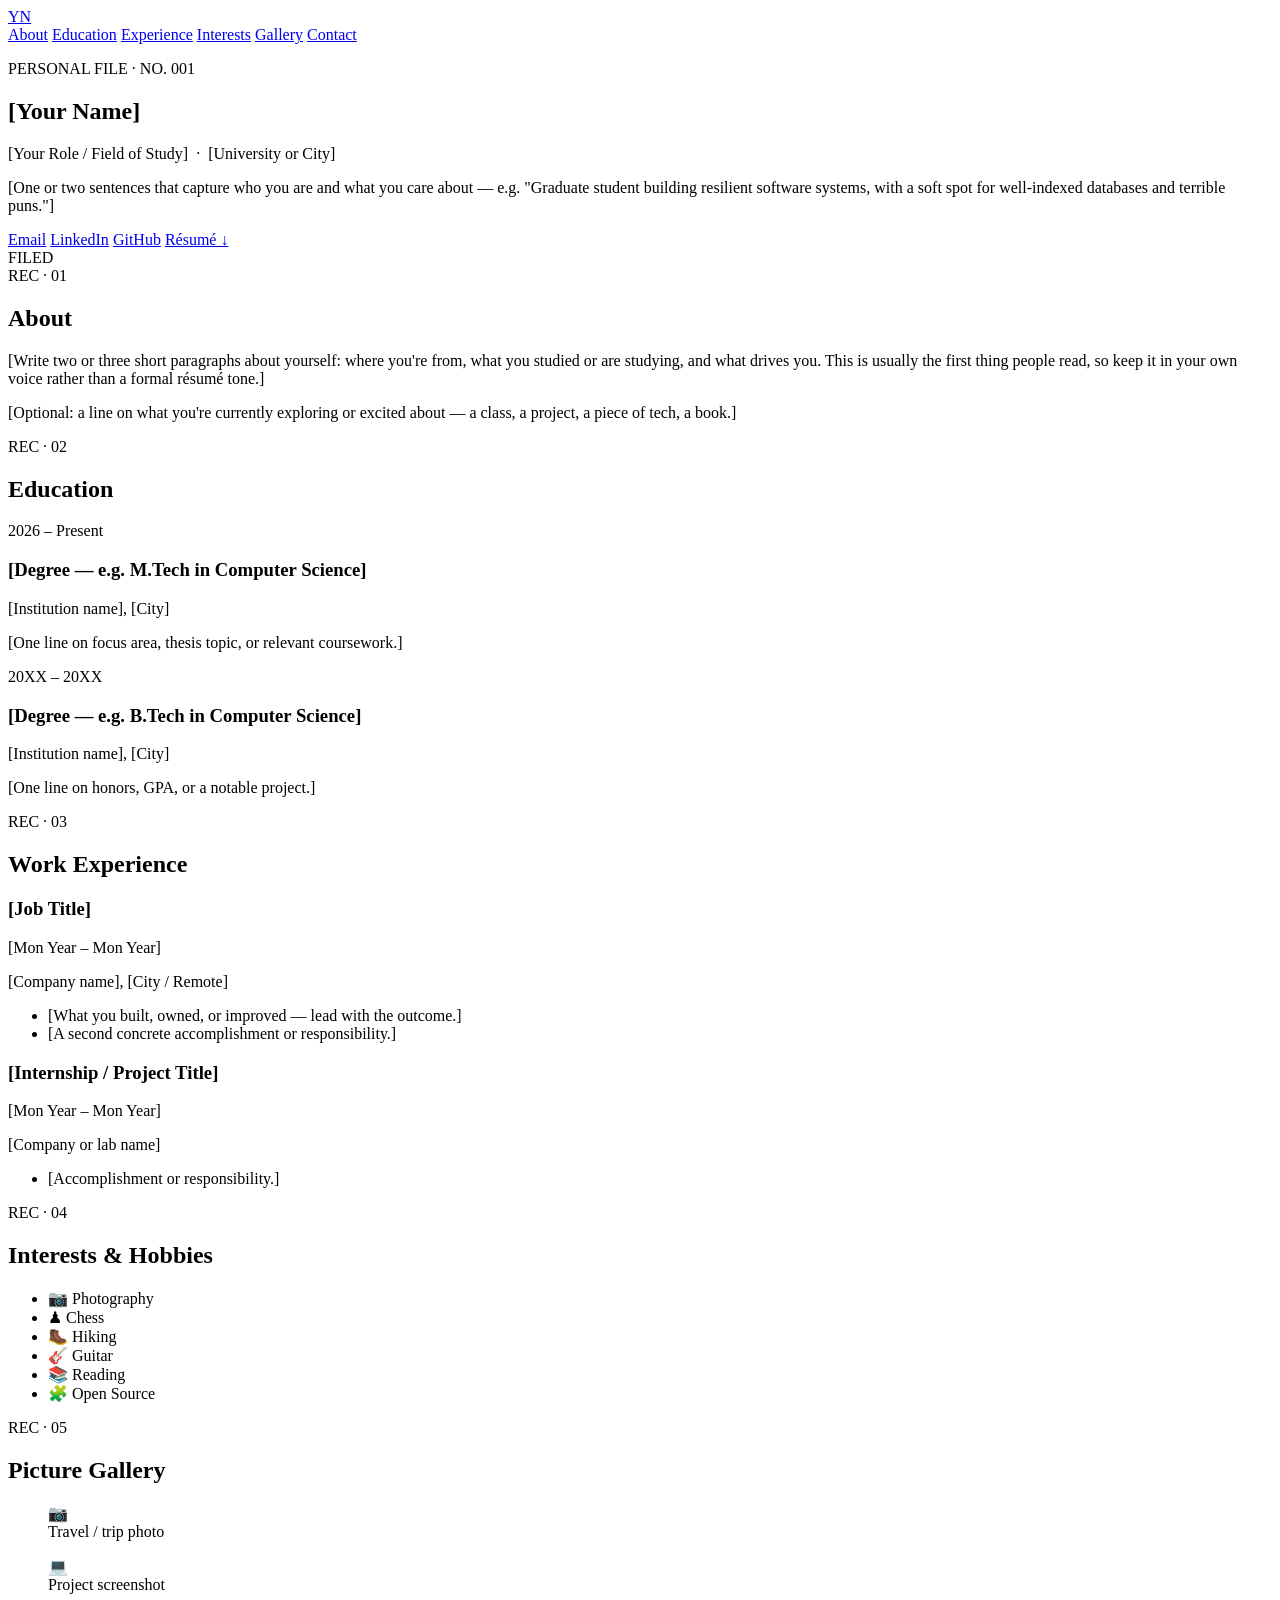
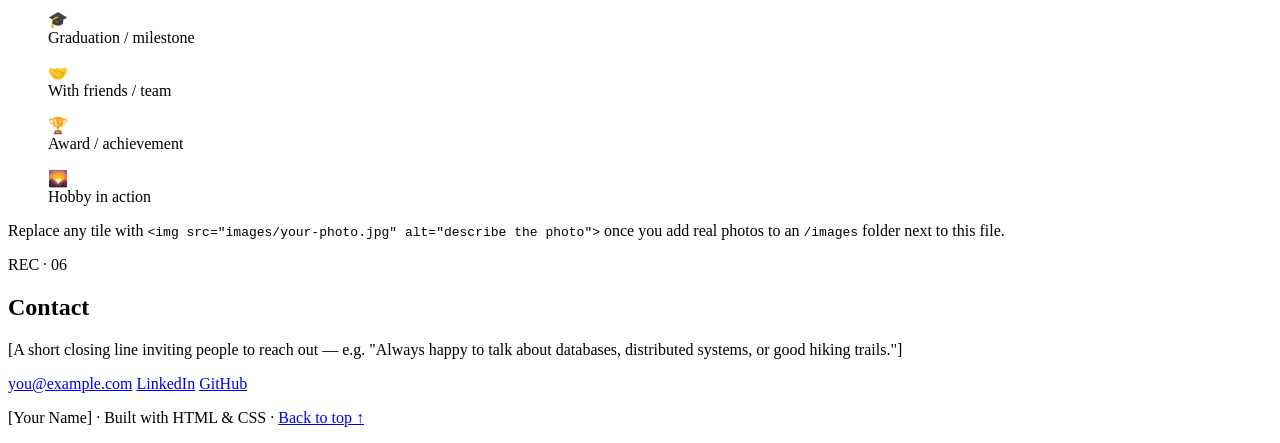
==== index.html @ 37ce948f "initial commit" ====
<!DOCTYPE html>
<html lang="en">
<head>
<meta charset="UTF-8">
<meta name="viewport" content="width=device-width, initial-scale=1.0">
<title>Nirupama Ranjan — Personal &amp; Professional Page</title>
<meta name="description" content="Personal and professional page of Nirupama Ranjan.">
<link rel="preconnect" href="https://fonts.googleapis.com">
<link rel="preconnect" href="https://fonts.gstatic.com" crossorigin>
<link href="https://fonts.googleapis.com/css2?family=Fraunces:opsz,wght@9..144,400;9..144,600;9..144,700&family=Inter:wght@400;500;600&family=IBM+Plex+Mono:wght@400;500&display=swap" rel="stylesheet">
<link rel="stylesheet" href="style.css">
</head>
<body>

<!-- ============ NAV ============ -->
<header class="site-header">
  <a class="brand" href="#top" aria-label="Back to top">
    <span class="brand-stamp">YN</span>
  </a>
  <nav class="tab-nav" aria-label="Primary">
    <a href="#about" class="tab">About</a>
    <a href="#education" class="tab">Education</a>
    <a href="#experience" class="tab">Experience</a>
    <a href="#interests" class="tab">Interests</a>
    <a href="#gallery" class="tab">Gallery</a>
    <a href="#contact" class="tab">Contact</a>
  </nav>
</header>

<!-- ============ HERO ============ -->
<section class="hero" id="top">
  <div class="card hero-card">
    <div class="punch-holes"><span></span><span></span></div>
    <p class="eyebrow">PERSONAL FILE · NO. 001</p>
    <h1 class="hero-name">[Your Name]</h1>
    <p class="hero-role">[Your Role / Field of Study] &nbsp;·&nbsp; [University or City]</p>
    <p class="hero-tagline">[One or two sentences that capture who you are and what you care about — e.g. "Graduate student building resilient software systems, with a soft spot for well-indexed databases and terrible puns."]</p>
    <div class="hero-links">
      <a href="mailto:you@example.com">Email</a>
      <a href="https://linkedin.com/in/your-handle" target="_blank" rel="noopener">LinkedIn</a>
      <a href="https://github.com/your-handle" target="_blank" rel="noopener">GitHub</a>
      <a href="resume.pdf" target="_blank" rel="noopener">Résumé ↓</a>
    </div>
    <div class="stamp"><span>FILED</span><span id="filed-date" class="mono"></span></div>
  </div>
</section>

<!-- ============ ABOUT ============ -->
<section class="record" id="about">
  <div class="record-label"><span class="record-tab" style="--tab-color:var(--brass)">REC · 01</span><h2>About</h2></div>
  <div class="card">
    <div class="punch-holes"><span></span><span></span></div>
    <p>[Write two or three short paragraphs about yourself: where you're from, what you studied or are studying, and what drives you. This is usually the first thing people read, so keep it in your own voice rather than a formal résumé tone.]</p>
    <p>[Optional: a line on what you're currently exploring or excited about — a class, a project, a piece of tech, a book.]</p>
  </div>
</section>

<!-- ============ EDUCATION ============ -->
<section class="record" id="education">
  <div class="record-label"><span class="record-tab" style="--tab-color:var(--sage)">REC · 02</span><h2>Education</h2></div>
  <div class="card ledger">
    <div class="punch-holes"><span></span><span></span></div>

    <div class="ledger-row">
      <div class="ledger-when"><span class="mono">2026 – Present</span></div>
      <div class="ledger-what">
        <h3>[Degree — e.g. M.Tech in Computer Science]</h3>
        <p class="muted">[Institution name], [City]</p>
        <p>[One line on focus area, thesis topic, or relevant coursework.]</p>
      </div>
    </div>

    <div class="ledger-row">
      <div class="ledger-when"><span class="mono">20XX – 20XX</span></div>
      <div class="ledger-what">
        <h3>[Degree — e.g. B.Tech in Computer Science]</h3>
        <p class="muted">[Institution name], [City]</p>
        <p>[One line on honors, GPA, or a notable project.]</p>
      </div>
    </div>

    <!-- Copy a .ledger-row block above for each additional degree or certification -->
  </div>
</section>

<!-- ============ EXPERIENCE ============ -->
<section class="record" id="experience">
  <div class="record-label"><span class="record-tab" style="--tab-color:var(--rose)">REC · 03</span><h2>Work Experience</h2></div>
  <div class="card">
    <div class="punch-holes"><span></span><span></span></div>

    <div class="exp-item">
      <div class="exp-head">
        <h3>[Job Title]</h3>
        <span class="mono">[Mon Year – Mon Year]</span>
      </div>
      <p class="muted">[Company name], [City / Remote]</p>
      <ul>
        <li>[What you built, owned, or improved — lead with the outcome.]</li>
        <li>[A second concrete accomplishment or responsibility.]</li>
      </ul>
    </div>

    <div class="exp-item">
      <div class="exp-head">
        <h3>[Internship / Project Title]</h3>
        <span class="mono">[Mon Year – Mon Year]</span>
      </div>
      <p class="muted">[Company or lab name]</p>
      <ul>
        <li>[Accomplishment or responsibility.]</li>
      </ul>
    </div>

    <!-- Copy a .exp-item block above for each additional role -->
  </div>
</section>

<!-- ============ INTERESTS ============ -->
<section class="record" id="interests">
  <div class="record-label"><span class="record-tab" style="--tab-color:var(--brass)">REC · 04</span><h2>Interests &amp; Hobbies</h2></div>
  <div class="card">
    <div class="punch-holes"><span></span><span></span></div>
    <ul class="tag-grid">
      <li>📷 Photography</li>
      <li>♟ Chess</li>
      <li>🥾 Hiking</li>
      <li>🎸 Guitar</li>
      <li>📚 Reading</li>
      <li>🧩 Open Source</li>
      <!-- Replace or add tags with your real hobbies and interests -->
    </ul>
  </div>
</section>

<!-- ============ GALLERY ============ -->
<section class="record" id="gallery">
  <div class="record-label"><span class="record-tab" style="--tab-color:var(--sage)">REC · 05</span><h2>Picture Gallery</h2></div>
  <div class="card gallery-card">
    <div class="punch-holes"><span></span><span></span></div>
    <div class="gallery-grid">
      <figure class="gallery-tile" style="--tint:var(--brass)"><span class="gallery-icon">📷</span><figcaption>Travel / trip photo</figcaption></figure>
      <figure class="gallery-tile" style="--tint:var(--sage)"><span class="gallery-icon">💻</span><figcaption>Project screenshot</figcaption></figure>
      <figure class="gallery-tile" style="--tint:var(--rose)"><span class="gallery-icon">🎓</span><figcaption>Graduation / milestone</figcaption></figure>
      <figure class="gallery-tile" style="--tint:var(--brass)"><span class="gallery-icon">🤝</span><figcaption>With friends / team</figcaption></figure>
      <figure class="gallery-tile" style="--tint:var(--sage)"><span class="gallery-icon">🏆</span><figcaption>Award / achievement</figcaption></figure>
      <figure class="gallery-tile" style="--tint:var(--rose)"><span class="gallery-icon">🌄</span><figcaption>Hobby in action</figcaption></figure>
    </div>
    <p class="gallery-hint">Replace any tile with <code>&lt;img src="images/your-photo.jpg" alt="describe the photo"&gt;</code> once you add real photos to an <code>/images</code> folder next to this file.</p>
  </div>
</section>

<!-- ============ CONTACT ============ -->
<section class="record" id="contact">
  <div class="record-label"><span class="record-tab" style="--tab-color:var(--rose)">REC · 06</span><h2>Contact</h2></div>
  <div class="card">
    <div class="punch-holes"><span></span><span></span></div>
    <p>[A short closing line inviting people to reach out — e.g. "Always happy to talk about databases, distributed systems, or good hiking trails."]</p>
    <div class="hero-links">
      <a href="mailto:you@example.com">you@example.com</a>
      <a href="https://linkedin.com/in/your-handle" target="_blank" rel="noopener">LinkedIn</a>
      <a href="https://github.com/your-handle" target="_blank" rel="noopener">GitHub</a>
    </div>
  </div>
</section>

<footer class="site-footer">
  <p>[Your Name] · Built with HTML &amp; CSS · <a href="#top">Back to top ↑</a></p>
</footer>

<script src="script.js"></script>
</body>
</html>
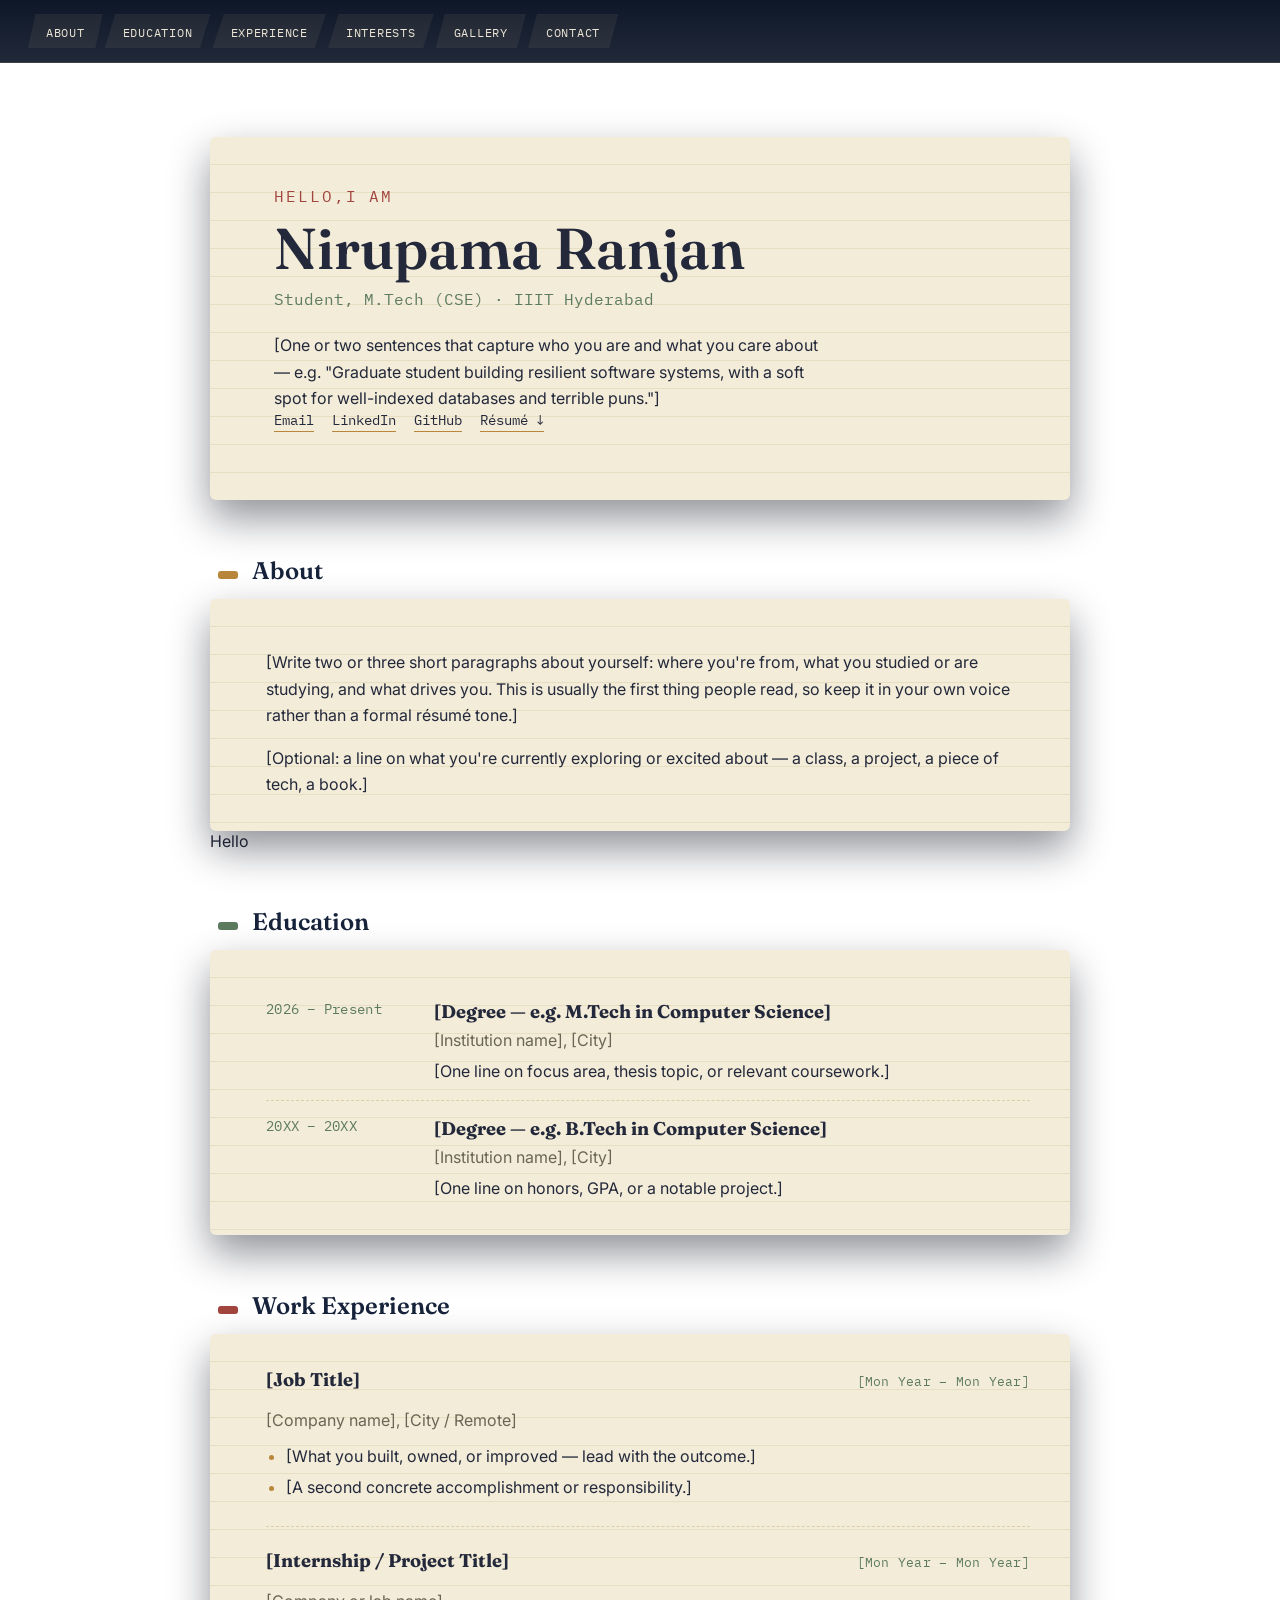
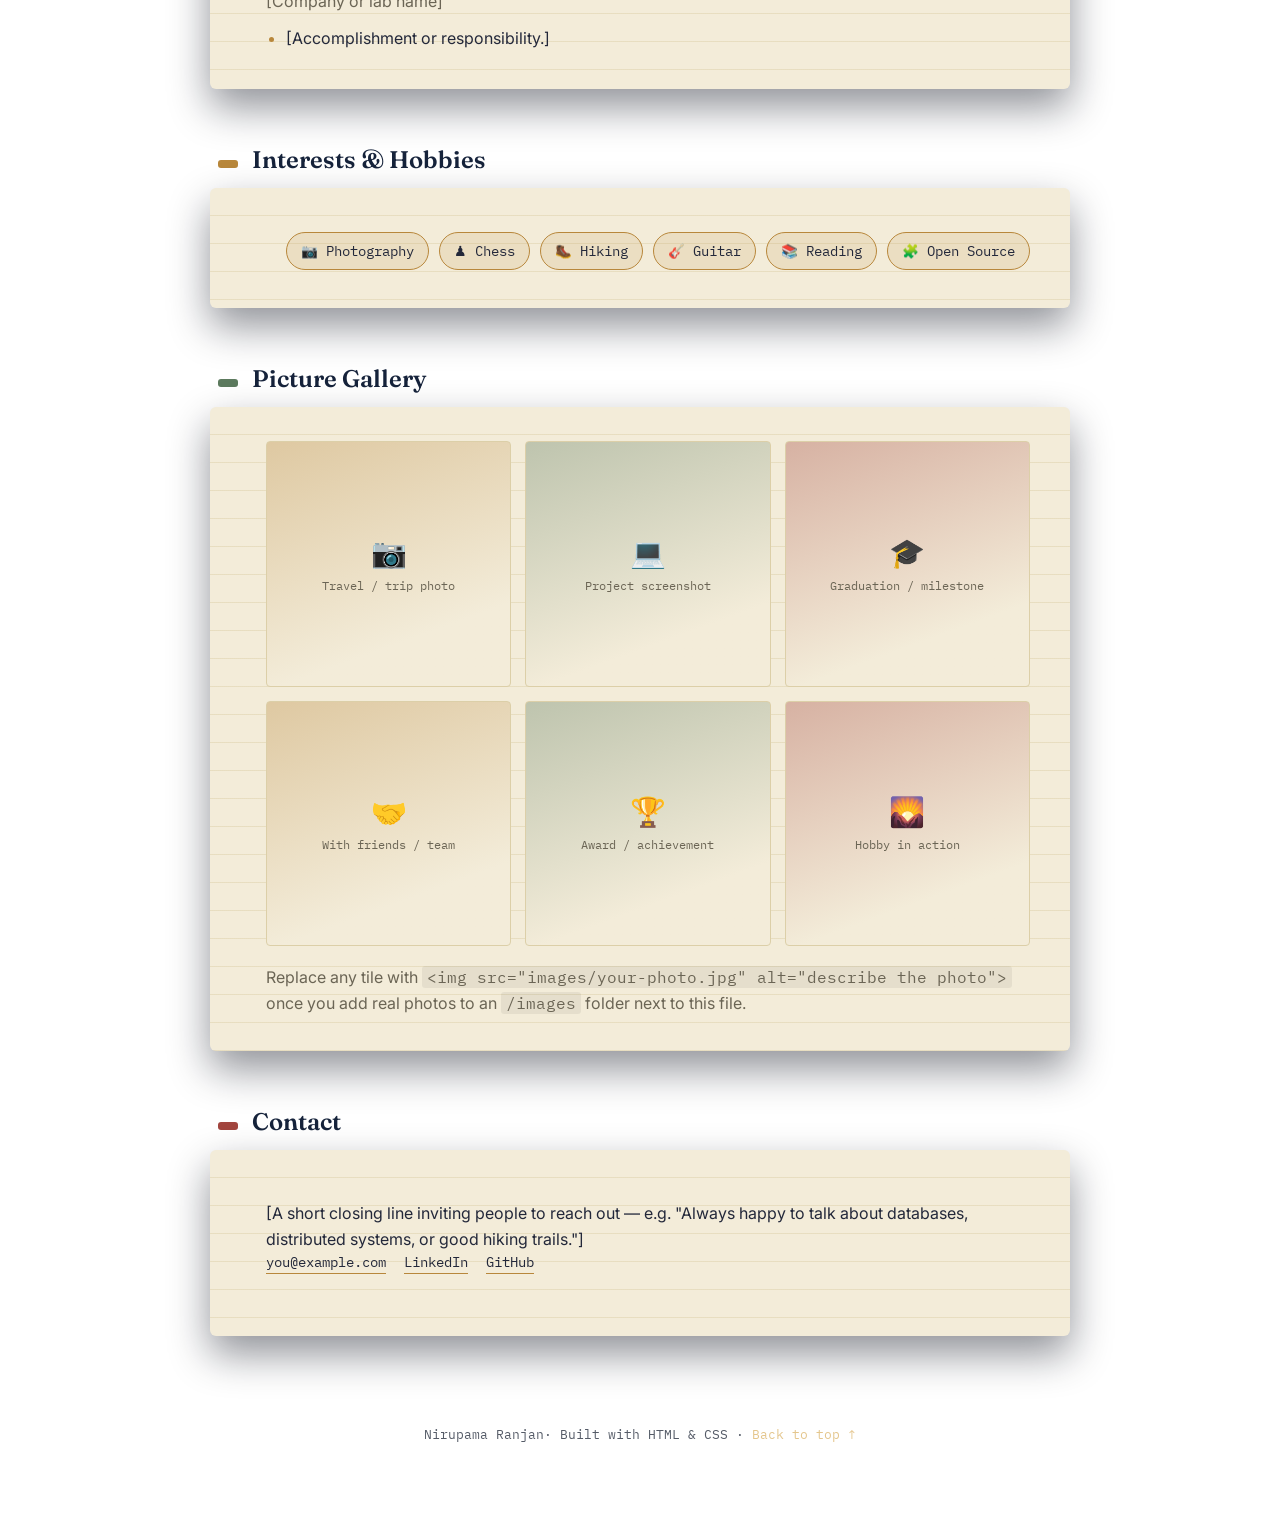
==== commit 4d042539: "change background and color" ====
--- a/index.html
+++ b/index.html
@@ -9,15 +9,16 @@
 <link rel="preconnect" href="https://fonts.googleapis.com">
 <link rel="preconnect" href="https://fonts.gstatic.com" crossorigin>
 <link href="https://fonts.googleapis.com/css2?family=Fraunces:opsz,wght@9..144,400;9..144,600;9..144,700&family=Inter:wght@400;500;600&family=IBM+Plex+Mono:wght@400;500&display=swap" rel="stylesheet">
-<link rel="stylesheet" href="style.css">
+ <link rel="stylesheet" href="style.css"> 
 </head>
 <body>
 
 <!-- ============ NAV ============ -->
+ <div class="main-body">
 <header class="site-header">
-  <a class="brand" href="#top" aria-label="Back to top">
+  <!-- <a class="brand" href="#top" aria-label="Back to top">
     <span class="brand-stamp">YN</span>
-  </a>
+  </a> -->
   <nav class="tab-nav" aria-label="Primary">
     <a href="#about" class="tab">About</a>
     <a href="#education" class="tab">Education</a>
@@ -29,36 +30,43 @@
 </header>
 
 <!-- ============ HERO ============ -->
-<section class="hero" id="top">
+<section class="record" class="hero" id="top">
   <div class="card hero-card">
     <div class="punch-holes"><span></span><span></span></div>
-    <p class="eyebrow">PERSONAL FILE · NO. 001</p>
-    <h1 class="hero-name">[Your Name]</h1>
-    <p class="hero-role">[Your Role / Field of Study] &nbsp;·&nbsp; [University or City]</p>
-    <p class="hero-tagline">[One or two sentences that capture who you are and what you care about — e.g. "Graduate student building resilient software systems, with a soft spot for well-indexed databases and terrible puns."]</p>
+    <p class="eyebrow">Hello,I am </p>
+    <h1 class="hero-name">Nirupama Ranjan</h1>
+    <p class="hero-role">Student, M.Tech (CSE)&nbsp;·&nbsp;IIIT Hyderabad</p>
+    <p class="hero-tagline">[One or two sentences that capture who you are and what you care about
+       — e.g. "Graduate student building resilient software systems, 
+      with a soft spot for well-indexed databases and terrible puns."]</p>
     <div class="hero-links">
       <a href="mailto:you@example.com">Email</a>
       <a href="https://linkedin.com/in/your-handle" target="_blank" rel="noopener">LinkedIn</a>
       <a href="https://github.com/your-handle" target="_blank" rel="noopener">GitHub</a>
       <a href="resume.pdf" target="_blank" rel="noopener">Résumé ↓</a>
     </div>
-    <div class="stamp"><span>FILED</span><span id="filed-date" class="mono"></span></div>
+    <!-- <div class="stamp"><span>FILED</span><span id="filed-date" class="mono"></span></div> -->
   </div>
 </section>
 
 <!-- ============ ABOUT ============ -->
 <section class="record" id="about">
-  <div class="record-label"><span class="record-tab" style="--tab-color:var(--brass)">REC · 01</span><h2>About</h2></div>
+  <div class="record-label">
+    <span class="record-tab" style="--tab-color:var(--brass)"></span><h2>About</h2>
+  </div>
   <div class="card">
     <div class="punch-holes"><span></span><span></span></div>
-    <p>[Write two or three short paragraphs about yourself: where you're from, what you studied or are studying, and what drives you. This is usually the first thing people read, so keep it in your own voice rather than a formal résumé tone.]</p>
+    <p>[Write two or three short paragraphs about yourself: where you're from,
+       what you studied or are studying, and what drives you. This is usually the 
+       first thing people read, so keep it in your own voice rather than a formal résumé tone.]</p>
     <p>[Optional: a line on what you're currently exploring or excited about — a class, a project, a piece of tech, a book.]</p>
   </div>
+  <div>Hello </div>
 </section>
 
 <!-- ============ EDUCATION ============ -->
 <section class="record" id="education">
-  <div class="record-label"><span class="record-tab" style="--tab-color:var(--sage)">REC · 02</span><h2>Education</h2></div>
+  <div class="record-label"><span class="record-tab" style="--tab-color:var(--sage)"></span><h2>Education</h2></div>
   <div class="card ledger">
     <div class="punch-holes"><span></span><span></span></div>
 
@@ -85,8 +93,8 @@
 </section>
 
 <!-- ============ EXPERIENCE ============ -->
-<section class="record" id="experience">
-  <div class="record-label"><span class="record-tab" style="--tab-color:var(--rose)">REC · 03</span><h2>Work Experience</h2></div>
+<section  class="record" id="experience">
+  <div class="record-label"><span class="record-tab" style="--tab-color:var(--rose)"></span><h2>Work Experience</h2></div>
   <div class="card">
     <div class="punch-holes"><span></span><span></span></div>
 
@@ -118,8 +126,8 @@
 </section>
 
 <!-- ============ INTERESTS ============ -->
-<section class="record" id="interests">
-  <div class="record-label"><span class="record-tab" style="--tab-color:var(--brass)">REC · 04</span><h2>Interests &amp; Hobbies</h2></div>
+<section  class="record" id="interests">
+  <div class="record-label"><span class="record-tab" style="--tab-color:var(--brass)"></span><h2>Interests &amp; Hobbies</h2></div>
   <div class="card">
     <div class="punch-holes"><span></span><span></span></div>
     <ul class="tag-grid">
@@ -136,7 +144,7 @@
 
 <!-- ============ GALLERY ============ -->
 <section class="record" id="gallery">
-  <div class="record-label"><span class="record-tab" style="--tab-color:var(--sage)">REC · 05</span><h2>Picture Gallery</h2></div>
+  <div class="record-label"><span class="record-tab" style="--tab-color:var(--sage)"></span><h2>Picture Gallery</h2></div>
   <div class="card gallery-card">
     <div class="punch-holes"><span></span><span></span></div>
     <div class="gallery-grid">
@@ -153,7 +161,7 @@
 
 <!-- ============ CONTACT ============ -->
 <section class="record" id="contact">
-  <div class="record-label"><span class="record-tab" style="--tab-color:var(--rose)">REC · 06</span><h2>Contact</h2></div>
+  <div class="record-label"><span class="record-tab" style="--tab-color:var(--rose)"></span><h2>Contact</h2></div>
   <div class="card">
     <div class="punch-holes"><span></span><span></span></div>
     <p>[A short closing line inviting people to reach out — e.g. "Always happy to talk about databases, distributed systems, or good hiking trails."]</p>
@@ -166,9 +174,9 @@
 </section>
 
 <footer class="site-footer">
-  <p>[Your Name] · Built with HTML &amp; CSS · <a href="#top">Back to top ↑</a></p>
+  <p>Nirupama Ranjan· Built with HTML &amp; CSS · <a href="#top">Back to top ↑</a></p>
 </footer>
+</div>
 
-<script src="script.js"></script>
 </body>
 </html>
--- a/style.css
+++ b/style.css
@@ -0,0 +1,430 @@
+
+:root {
+  --navy: #16233B;
+  --navy-deep: #0E1728;
+  --paper: #F3ECD9;
+  --paper-line: #DCCFA8;
+  --ink: #23283A;
+  --muted: #6B6555;
+  --brass: #B8873B;
+  --brass-light: #D9AE5D;
+  --sage: #5C7A5E;
+  --rose: #A2453E;
+  --cream: #EDE6D6;
+
+  --font-display: "Fraunces", Georgia, serif;
+  --font-body: "Inter", system-ui, sans-serif;
+  --font-mono: "IBM Plex Mono", ui-monospace, monospace;
+
+  --radius: 6px;
+  --shadow-card: 0 18px 40px rgba(9, 14, 26, 0.45);
+}
+
+* { box-sizing: border-box; }
+
+html {
+  scroll-behavior: smooth;
+}
+
+body {
+ 
+  margin: 0;
+  font-family: var(--font-body);
+  color: var(--ink);
+  background:
+    radial-gradient(ellipse at top, #1C2D4B 0%, var(--navy) 45%, var(--navy-deep) 100%);
+  background-attachment: fixed;
+  min-height: 100vh;
+  background-image: url('https://i.pinimg.com/736x/5b/5e/06/5b5e06bd2c4c40c0413f632f631cd202.jpg');
+   background-repeat: no-repeat;
+   background-size: cover;
+    background-position: center;
+    background-attachment: fixed;
+ min-height: 100vh;
+    margin: 0;
+
+
+
+}
+
+.mono { font-family: var(--font-mono); letter-spacing: 0.02em; }
+.muted { color: var(--muted); }
+
+a { color: inherit; }
+
+/* focus visibility for accessibility */
+a:focus-visible, button:focus-visible {
+  outline: 2px solid var(--brass-light);
+  outline-offset: 3px;
+}
+
+/* ================= HEADER / TAB NAV =============== */
+.site-header {
+  
+  position: sticky;
+  top: 0; 
+  z-index: 20;
+  display: flex;
+  align-items: center;
+  gap: 18px;
+  padding: 14px 28px;
+  background: linear-gradient(180deg, var(--navy-deep) 0%, rgba(14, 23, 40, 0.92) 100%);
+  border-bottom: 1px solid rgba(216, 197, 148, 0.25); 
+  backdrop-filter: blur(6px);
+  overflow-x: auto;
+  /* background-image: url('https://i.pinimg.com/1200x/5c/72/f9/5c72f9ca69be11e0dbbe35b037d2b93b.jpg'); */
+   /* background-repeat: no-repeat;
+    background-size: cover; */
+}
+
+.brand-stamp {
+  display: inline-flex;
+  align-items: center;
+  justify-content: center;
+  width: 40px;
+  height: 40px;
+  border-radius: 50%;
+  border: 2px solid var(--brass-light);
+  color: var(--brass-light);
+  font-family: var(--font-mono);
+  font-weight: 500;
+  font-size: 0.85rem;
+  transform: rotate(-8deg);
+  flex-shrink: 0;
+}
+
+.tab-nav {
+  display: flex;
+  gap: 2px;
+}
+
+.tab {
+  position: relative;
+  text-decoration: none;
+  font-family: var(--font-mono);
+  font-size: 0.78rem;
+  letter-spacing: 0.06em;
+  text-transform: uppercase;
+  color: var(--cream);
+  padding: 10px 18px 8px;
+  white-space: nowrap;
+  clip-path: polygon(10% 0, 100% 0, 90% 100%, 0 100%);
+  background: rgba(216, 197, 148, 0.08);
+  transition: background 0.2s ease, color 0.2s ease;
+}
+
+.tab:hover,
+.tab.active {
+  background: var(--brass);
+  color: var(--navy-deep);
+}
+
+/* ================= SHARED CARD ================= */
+.card {
+  position: relative;
+  background: var(--paper);
+  color: var(--ink);
+  border-radius: var(--radius);
+  box-shadow: var(--shadow-card);
+  padding: 34px 40px 34px 56px;
+  background-image: repeating-linear-gradient(
+    to bottom,
+    transparent,
+    transparent 27px,
+    var(--paper-line) 28px
+  );
+}
+
+.card p:last-of-type { margin-bottom: 0; }
+
+.card p, .card li {
+  line-height: 1.65;
+  font-size: 1rem;
+}
+
+/* .punch-holes {
+  position: absolute;
+  left: 18px;
+  top: 0;
+  bottom: 0;
+  display: flex;
+  flex-direction: column;
+  justify-content: center;
+  gap: 46px;
+} */
+/* 
+.punch-holes span {
+  width: 12px;
+  height: 12px;
+  border-radius: 50%;
+  background: var(--navy-deep);
+  box-shadow: inset 0 2px 3px rgba(0,0,0,0.6);
+} */
+
+/* ================= HERO ================= */
+.hero {
+  max-width: 760px;
+  margin: 64px auto 20px;
+  padding: 0 20px;
+}
+
+.hero-card {
+  padding: 46px 48px 40px 64px;
+}
+
+.eyebrow {
+  font-family: var(--font-mono);
+  font-size: 0.75rem;
+  letter-spacing: 0.12em;
+  color: var(--rose);
+  text-transform: uppercase;
+  margin: 0 0 10px;
+}
+
+.hero-name {
+  font-family: var(--font-display);
+  font-weight: 600;
+  font-size: clamp(2.4rem, 6vw, 3.6rem);
+  margin: 0 0 6px;
+  line-height: 1.05;
+}
+
+.hero-role {
+  font-family: var(--font-mono);
+  font-size: 0.95rem;
+  color: var(--sage);
+  margin: 0 0 20px;
+}
+
+.hero-tagline {
+  font-size: 1.08rem;
+  max-width: 56ch;
+  margin: 0 0 26px;
+}
+
+.hero-links {
+  display: flex;
+  flex-wrap: wrap;
+  gap: 10px 18px;
+  margin-bottom: 28px;
+}
+
+.hero-links a {
+  text-decoration: none;
+  font-family: var(--font-mono);
+  font-size: 0.85rem;
+  border-bottom: 1px solid var(--brass);
+  padding-bottom: 2px;
+  transition: color 0.2s ease, border-color 0.2s ease;
+}
+
+.hero-links a:hover {
+  color: var(--rose);
+  border-color: var(--rose);
+}
+
+.stamp {
+  display: inline-flex;
+  align-items: center;
+  gap: 8px;
+  border: 2px solid var(--rose);
+  color: var(--rose);
+  padding: 6px 14px;
+  border-radius: 3px;
+  transform: rotate(-4deg);
+  font-size: 0.78rem;
+  letter-spacing: 0.1em;
+  text-transform: uppercase;
+  opacity: 0.85;
+}
+
+/* ================= RECORD SECTIONS ================= */
+.record {
+  max-width: 900px;
+  margin: 56px auto;
+  padding: 0 20px;
+  opacity: 100;
+  transform: translateY(18px);
+  transition: opacity 0.6s ease, transform 0.6s ease;
+}
+
+.record.is-visible,
+.hero-card.is-visible {
+  opacity: 1;
+  transform: translateY(0);
+}
+
+.record-label {
+  display: flex;
+  align-items: baseline;
+  gap: 14px;
+  margin-bottom: 14px;
+  padding-left: 8px;
+}
+
+.record-tab {
+  font-family: var(--font-mono);
+  font-size: 0.75rem;
+  letter-spacing: 0.08em;
+  color: var(--navy-deep);
+  background: var(--tab-color, var(--brass));
+  padding: 4px 10px;
+  border-radius: 3px;
+}
+
+.record-label h2 {
+  font-family: var(--font-display);
+  font-weight: 600;
+  font-size: 1.5rem;
+  color: var(--navy);
+  margin: 0;
+}
+
+/* ================= LEDGER (EDUCATION) ================= */
+.ledger-row {
+  display: grid;
+  grid-template-columns: 150px 1fr;
+  gap: 18px;
+  padding: 16px 0;
+  border-bottom: 1px dashed var(--paper-line);
+}
+
+.ledger-row:last-child { border-bottom: none; padding-bottom: 0; }
+.ledger-row:first-child { padding-top: 0; }
+
+.ledger-when { font-size: 0.85rem; color: var(--sage); }
+
+.ledger-what h3 {
+  font-family: var(--font-display);
+  font-size: 1.15rem;
+  margin: 0 0 4px;
+}
+
+.ledger-what p { margin: 4px 0; }
+
+/* ================= EXPERIENCE ================= */
+.exp-item + .exp-item {
+  margin-top: 26px;
+  padding-top: 22px;
+  border-top: 1px dashed var(--paper-line);
+}
+
+.exp-head {
+  display: flex;
+  justify-content: space-between;
+  align-items: baseline;
+  flex-wrap: wrap;
+  gap: 6px 16px;
+}
+
+.exp-head h3 {
+  font-family: var(--font-display);
+  font-size: 1.15rem;
+  margin: 0;
+}
+
+.exp-head .mono { font-size: 0.8rem; color: var(--sage); }
+
+.card ul { padding-left: 20px; margin: 10px 0 0; }
+.card li { margin-bottom: 4px; }
+.card ul:not(.tag-grid) li::marker { color: var(--brass); }
+
+/* ================= INTERESTS ================= */
+.tag-grid {
+  list-style: none;
+  display: flex;
+  flex-wrap: wrap;
+  gap: 10px;
+  padding: 0;
+  margin: 0;
+}
+
+.tag-grid li {
+  font-family: var(--font-mono);
+  font-size: 0.85rem;
+  background: rgba(184, 135, 59, 0.14);
+  border: 1px solid var(--brass);
+  padding: 7px 14px;
+  border-radius: 20px;
+}
+
+/* ================= GALLERY ================= */
+.gallery-grid {
+  display: grid;
+  grid-template-columns: repeat(3, 1fr);
+  gap: 14px;
+  margin-bottom: 18px;
+}
+
+.gallery-tile {
+  margin: 0;
+  aspect-ratio: 1 / 1;
+  border-radius: 4px;
+  background: linear-gradient(160deg, color-mix(in srgb, var(--tint) 35%, var(--paper)) 0%, var(--paper) 75%);
+  border: 1px solid var(--paper-line);
+  display: flex;
+  flex-direction: column;
+  align-items: center;
+  justify-content: center;
+  gap: 8px;
+  text-align: center;
+  transition: transform 0.2s ease;
+}
+
+.gallery-tile:hover { transform: translateY(-3px); }
+
+.gallery-icon { font-size: 1.8rem; }
+
+.gallery-tile figcaption {
+  font-family: var(--font-mono);
+  font-size: 0.72rem;
+  color: var(--muted);
+  padding: 0 8px;
+}
+
+.gallery-hint {
+  font-size: 0.85rem;
+  color: var(--muted);
+  margin: 0;
+}
+
+.gallery-hint code {
+  font-family: var(--font-mono);
+  background: rgba(0,0,0,0.06);
+  padding: 1px 5px;
+  border-radius: 3px;
+}
+
+/* ================= FOOTER ================= */
+.site-footer {
+  text-align: center;
+  padding: 40px 20px 60px;
+  font-family: var(--font-mono);
+  font-size: 0.8rem;
+  color: var(--navy-deep);
+  opacity: 0.7;
+}
+
+.site-footer a {
+  color: var(--brass-light);
+  text-decoration: none;
+}
+
+/* ================= RESPONSIVE ================= */
+@media (max-width: 620px) {
+  .card { padding: 26px 22px 26px 46px; }
+  .hero-card { padding: 34px 24px 30px 46px; }
+  .ledger-row { grid-template-columns: 1fr; gap: 4px; }
+  .gallery-grid { grid-template-columns: repeat(2, 1fr); }
+  .site-header { padding: 12px 16px; }
+}
+
+/* ================= REDUCED MOTION ================= */
+@media (prefers-reduced-motion: reduce) {
+  html { scroll-behavior: auto; }
+  .record, .hero-card, .gallery-tile, .tab {
+    transition: none !important;
+    opacity: 1 !important;
+    transform: none !important;
+  }
+}
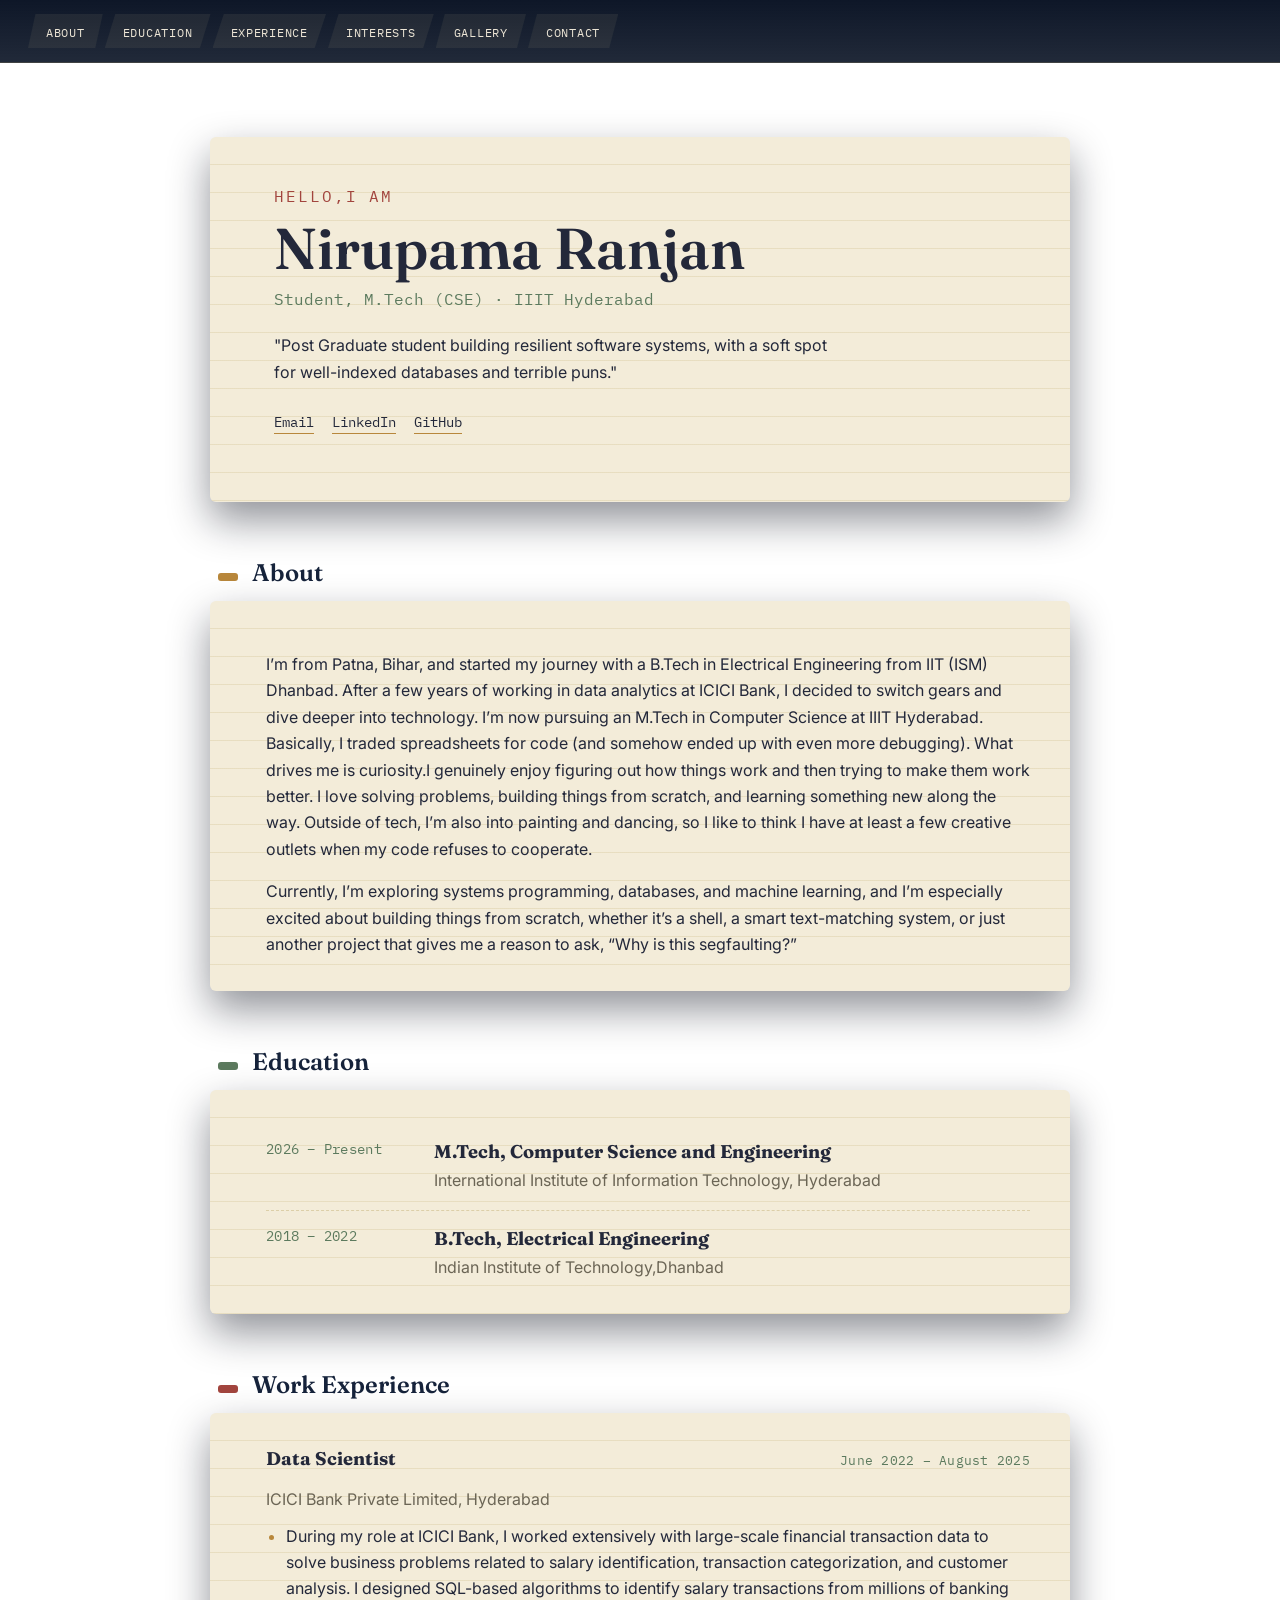
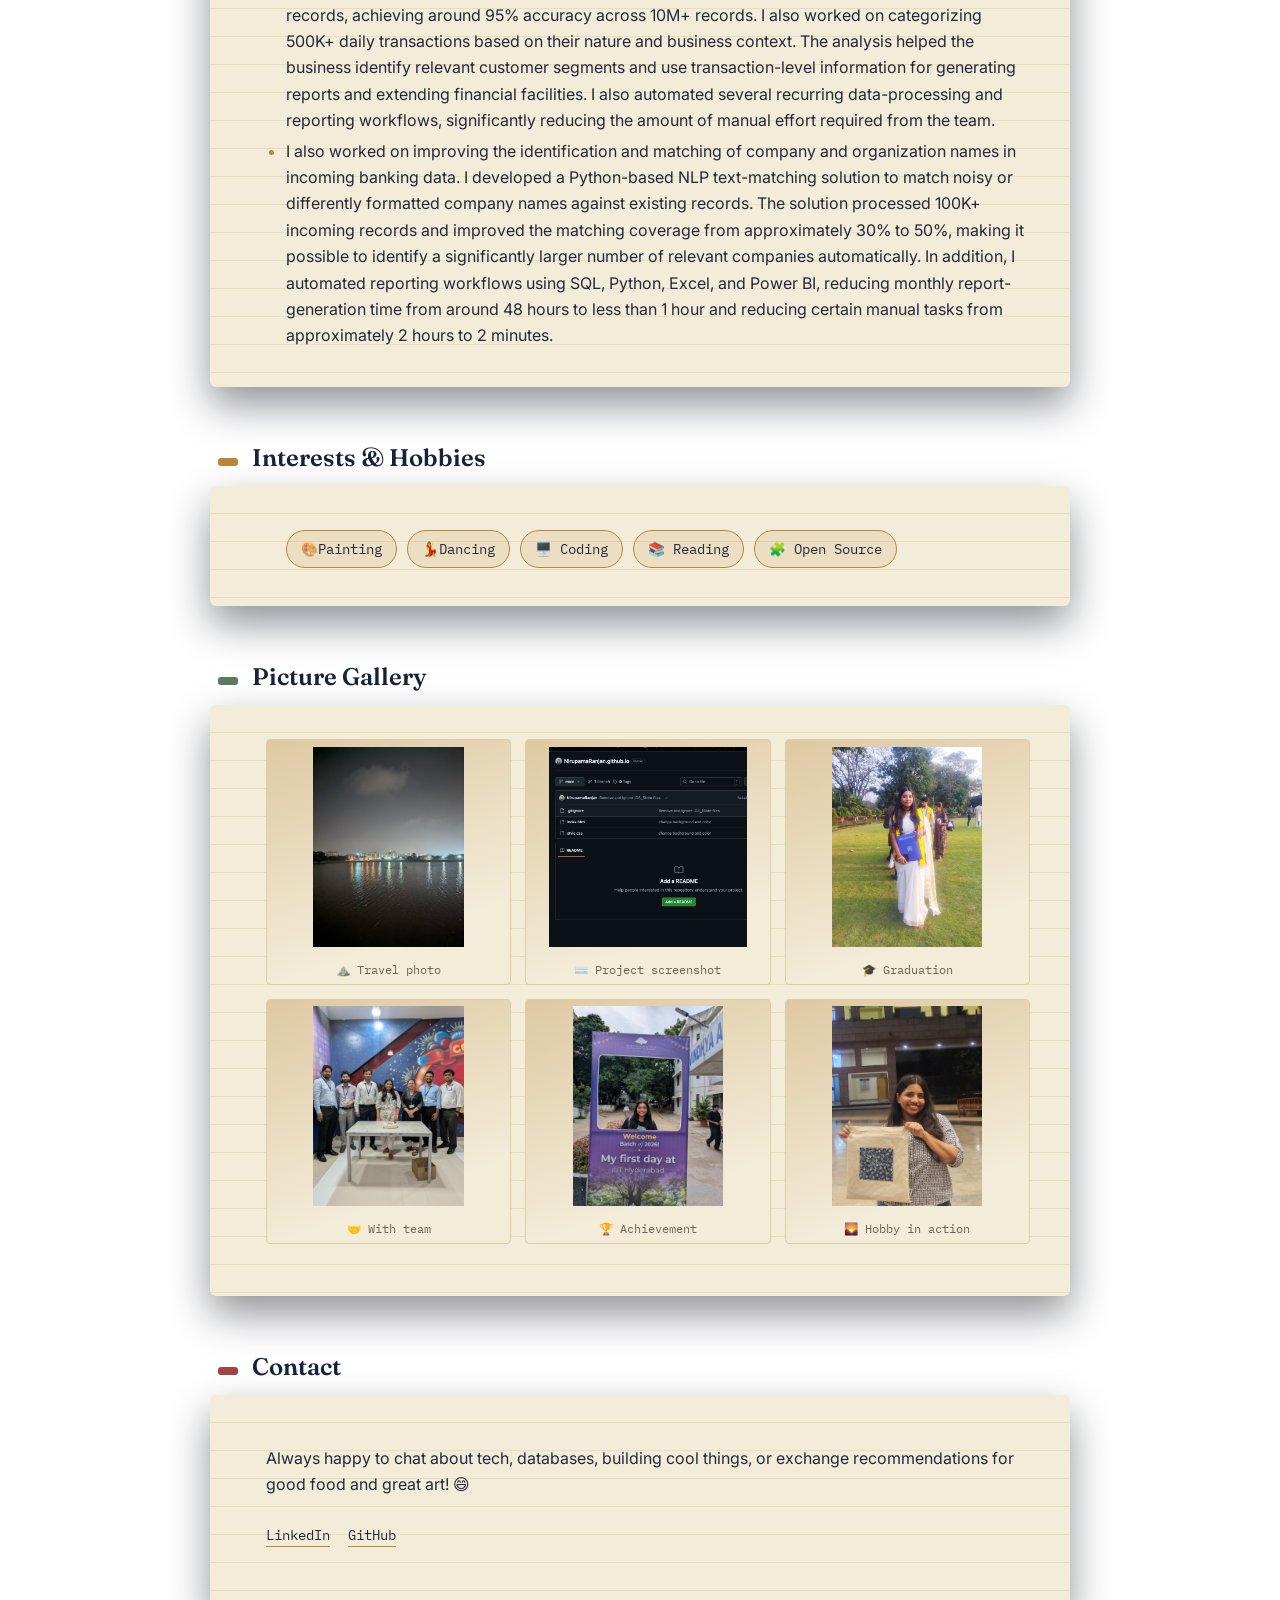
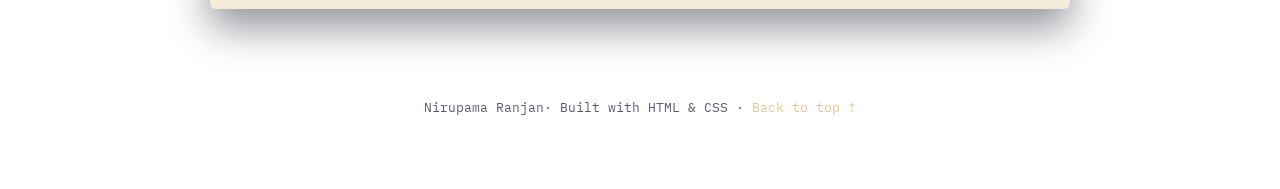
==== commit 1797b70d: "Final changes" ====
--- a/index.html
+++ b/index.html
@@ -13,12 +13,8 @@
 </head>
 <body>
 
-<!-- ============ NAV ============ -->
  <div class="main-body">
 <header class="site-header">
-  <!-- <a class="brand" href="#top" aria-label="Back to top">
-    <span class="brand-stamp">YN</span>
-  </a> -->
   <nav class="tab-nav" aria-label="Primary">
     <a href="#about" class="tab">About</a>
     <a href="#education" class="tab">Education</a>
@@ -29,42 +25,40 @@
   </nav>
 </header>
 
-<!-- ============ HERO ============ -->
 <section class="record" class="hero" id="top">
   <div class="card hero-card">
     <div class="punch-holes"><span></span><span></span></div>
     <p class="eyebrow">Hello,I am </p>
     <h1 class="hero-name">Nirupama Ranjan</h1>
     <p class="hero-role">Student, M.Tech (CSE)&nbsp;·&nbsp;IIIT Hyderabad</p>
-    <p class="hero-tagline">[One or two sentences that capture who you are and what you care about
-       — e.g. "Graduate student building resilient software systems, 
-      with a soft spot for well-indexed databases and terrible puns."]</p>
+    <p class="hero-tagline">"Post Graduate student building resilient software systems, 
+      with a soft spot for well-indexed databases and terrible puns."</p>
     <div class="hero-links">
-      <a href="mailto:you@example.com">Email</a>
-      <a href="https://linkedin.com/in/your-handle" target="_blank" rel="noopener">LinkedIn</a>
-      <a href="https://github.com/your-handle" target="_blank" rel="noopener">GitHub</a>
-      <a href="resume.pdf" target="_blank" rel="noopener">Résumé ↓</a>
+      <a href="nirupamaranjan@gmail.com">Email</a>
+      <a href="https://www.linkedin.com/in/nirupama-ranjan-5b8263177/" target="_blank" rel="noopener">LinkedIn</a>
+      <a href="https://github.com/NirupamaRanjan" target="_blank" rel="noopener">GitHub</a>
     </div>
     <!-- <div class="stamp"><span>FILED</span><span id="filed-date" class="mono"></span></div> -->
   </div>
 </section>
 
-<!-- ============ ABOUT ============ -->
+ <!-- About -->
 <section class="record" id="about">
   <div class="record-label">
     <span class="record-tab" style="--tab-color:var(--brass)"></span><h2>About</h2>
   </div>
   <div class="card">
     <div class="punch-holes"><span></span><span></span></div>
-    <p>[Write two or three short paragraphs about yourself: where you're from,
-       what you studied or are studying, and what drives you. This is usually the 
-       first thing people read, so keep it in your own voice rather than a formal résumé tone.]</p>
-    <p>[Optional: a line on what you're currently exploring or excited about — a class, a project, a piece of tech, a book.]</p>
+    <p>I’m from Patna, Bihar, and started my journey with a B.Tech in Electrical Engineering from IIT (ISM) Dhanbad. After a few years of working in data analytics at ICICI Bank, I decided to switch gears and dive deeper into technology. I’m now pursuing an M.Tech in Computer Science at IIIT Hyderabad. Basically, I traded spreadsheets for code (and somehow ended up with even more debugging).
+
+What drives me is curiosity.I genuinely enjoy figuring out how things work and then trying to make them work better. I love solving problems, building things from scratch, and learning something new along the way. Outside of tech, I’m also into painting and dancing, so I like to think I have at least a few creative outlets when my code refuses to cooperate.
+
+</p>
+    <p>Currently, I’m exploring systems programming, databases, and machine learning, and I’m especially excited about building things from scratch, whether it’s a shell, a smart text-matching system, or just another project that gives me a reason to ask, “Why is this segfaulting?”</p>
   </div>
-  <div>Hello </div>
 </section>
 
-<!-- ============ EDUCATION ============ -->
+<!-- Education -->
 <section class="record" id="education">
   <div class="record-label"><span class="record-tab" style="--tab-color:var(--sage)"></span><h2>Education</h2></div>
   <div class="card ledger">
@@ -73,26 +67,22 @@
     <div class="ledger-row">
       <div class="ledger-when"><span class="mono">2026 – Present</span></div>
       <div class="ledger-what">
-        <h3>[Degree — e.g. M.Tech in Computer Science]</h3>
-        <p class="muted">[Institution name], [City]</p>
-        <p>[One line on focus area, thesis topic, or relevant coursework.]</p>
+        <h3>M.Tech, Computer Science and Engineering</h3>
+        <p class="muted">International Institute of Information Technology, Hyderabad</p>
       </div>
     </div>
 
     <div class="ledger-row">
-      <div class="ledger-when"><span class="mono">20XX – 20XX</span></div>
+      <div class="ledger-when"><span class="mono">2018 – 2022</span></div>
       <div class="ledger-what">
-        <h3>[Degree — e.g. B.Tech in Computer Science]</h3>
-        <p class="muted">[Institution name], [City]</p>
-        <p>[One line on honors, GPA, or a notable project.]</p>
+        <h3>B.Tech, Electrical Engineering</h3>
+        <p class="muted">Indian Institute of Technology,Dhanbad</p>
       </div>
     </div>
-
-    <!-- Copy a .ledger-row block above for each additional degree or certification -->
   </div>
 </section>
 
-<!-- ============ EXPERIENCE ============ -->
+<!-- Experience -->
 <section  class="record" id="experience">
   <div class="record-label"><span class="record-tab" style="--tab-color:var(--rose)"></span><h2>Work Experience</h2></div>
   <div class="card">
@@ -100,75 +90,77 @@
 
     <div class="exp-item">
       <div class="exp-head">
-        <h3>[Job Title]</h3>
-        <span class="mono">[Mon Year – Mon Year]</span>
+        <h3>Data Scientist</h3>
+        <span class="mono">June 2022 – August 2025</span>
       </div>
-      <p class="muted">[Company name], [City / Remote]</p>
+      <p class="muted">ICICI Bank Private Limited, Hyderabad</p>
       <ul>
-        <li>[What you built, owned, or improved — lead with the outcome.]</li>
-        <li>[A second concrete accomplishment or responsibility.]</li>
+        <li>During my role at ICICI Bank, I worked extensively 
+          with large-scale financial transaction data to solve business 
+          problems related to salary identification, transaction 
+          categorization, and customer analysis. I designed SQL-based algorithms 
+          to identify salary transactions from millions of banking records, achieving 
+          around 95% accuracy across 10M+ records. I also worked on 
+          categorizing 500K+ daily transactions based on their nature and 
+          business context. The analysis helped the business identify relevant customer segments 
+          and use transaction-level information for generating reports and extending financial facilities. 
+          I also automated several recurring data-processing and reporting workflows, significantly 
+          reducing the amount of manual effort required from the team.</li>
+        <li>I also worked on improving the identification and matching 
+          of company and organization names in incoming banking data. 
+          I developed a Python-based NLP text-matching solution to match 
+          noisy or differently formatted company names against existing records. 
+          The solution processed 100K+ incoming records and improved the matching coverage 
+          from approximately 30% to 50%, making it possible to identify a significantly 
+          larger number of relevant companies automatically. In addition, I automated 
+          reporting workflows using SQL, Python, Excel, and Power BI, reducing monthly 
+          report-generation time from around 48 hours to less than 1 hour 
+          and reducing certain manual tasks from approximately 2 hours to 2 minutes.</li>
       </ul>
     </div>
-
-    <div class="exp-item">
-      <div class="exp-head">
-        <h3>[Internship / Project Title]</h3>
-        <span class="mono">[Mon Year – Mon Year]</span>
-      </div>
-      <p class="muted">[Company or lab name]</p>
-      <ul>
-        <li>[Accomplishment or responsibility.]</li>
-      </ul>
-    </div>
-
-    <!-- Copy a .exp-item block above for each additional role -->
   </div>
 </section>
 
-<!-- ============ INTERESTS ============ -->
+<!-- Interests -->
 <section  class="record" id="interests">
   <div class="record-label"><span class="record-tab" style="--tab-color:var(--brass)"></span><h2>Interests &amp; Hobbies</h2></div>
   <div class="card">
     <div class="punch-holes"><span></span><span></span></div>
     <ul class="tag-grid">
-      <li>📷 Photography</li>
-      <li>♟ Chess</li>
-      <li>🥾 Hiking</li>
-      <li>🎸 Guitar</li>
+      <li>🎨Painting</li>
+      <li>💃Dancing</li>
+      <li>🖥️ Coding</li>
       <li>📚 Reading</li>
       <li>🧩 Open Source</li>
-      <!-- Replace or add tags with your real hobbies and interests -->
     </ul>
   </div>
 </section>
 
-<!-- ============ GALLERY ============ -->
+<!-- Gallery -->
 <section class="record" id="gallery">
   <div class="record-label"><span class="record-tab" style="--tab-color:var(--sage)"></span><h2>Picture Gallery</h2></div>
   <div class="card gallery-card">
     <div class="punch-holes"><span></span><span></span></div>
     <div class="gallery-grid">
-      <figure class="gallery-tile" style="--tint:var(--brass)"><span class="gallery-icon">📷</span><figcaption>Travel / trip photo</figcaption></figure>
-      <figure class="gallery-tile" style="--tint:var(--sage)"><span class="gallery-icon">💻</span><figcaption>Project screenshot</figcaption></figure>
-      <figure class="gallery-tile" style="--tint:var(--rose)"><span class="gallery-icon">🎓</span><figcaption>Graduation / milestone</figcaption></figure>
-      <figure class="gallery-tile" style="--tint:var(--brass)"><span class="gallery-icon">🤝</span><figcaption>With friends / team</figcaption></figure>
-      <figure class="gallery-tile" style="--tint:var(--sage)"><span class="gallery-icon">🏆</span><figcaption>Award / achievement</figcaption></figure>
-      <figure class="gallery-tile" style="--tint:var(--rose)"><span class="gallery-icon">🌄</span><figcaption>Hobby in action</figcaption></figure>
-    </div>
-    <p class="gallery-hint">Replace any tile with <code>&lt;img src="images/your-photo.jpg" alt="describe the photo"&gt;</code> once you add real photos to an <code>/images</code> folder next to this file.</p>
+      <figure class="gallery-tile" style="--tint:var(--brass)"><span class="gallery-icon"><img src="Images/PXL_20231027_190329508.jpg" alt="Description of the image width="300" height="200"></span><figcaption>⛰️ Travel photo</figcaption></figure>
+      <figure class="gallery-tile" style="--tint:var(--brass)"><span class="gallery-icon"><img src="Images/Screenshot 2026-08-25 at 1.16.25 PM.png" alt="Description of the image width="300" height="200"></span><figcaption>⌨️ Project screenshot</figcaption></figure>
+      <figure class="gallery-tile" style="--tint:var(--brass)"><span class="gallery-icon"><img src="Images/IMG-20221216-WA0024.jpg" alt="Description of the image width="300" height="200"></span><figcaption>🎓 Graduation </figcaption></figure>
+      <figure class="gallery-tile" style="--tint:var(--brass)"><span class="gallery-icon"><img src="Images/PXL_20250802_110050632.jpg" alt="Description of the image width="300" height="200"></span><figcaption>🤝 With team</figcaption></figure>
+      <figure class="gallery-tile" style="--tint:var(--brass)"><span class="gallery-icon"><img src="Images/PXL_20260801_115325410.jpg" alt="Description of the image width="300" height="200"></span><figcaption>🏆 Achievement</figcaption></figure>
+      <figure class="gallery-tile" style="--tint:var(--brass)"><span class="gallery-icon"><img src="Images/IMG-20260328-WA0068.jpg" alt="Description of the image width="300" height="200"></span><figcaption>🌄 Hobby in action </figcaption></figure>
   </div>
 </section>
 
-<!-- ============ CONTACT ============ -->
+<!-- Contact -->
 <section class="record" id="contact">
   <div class="record-label"><span class="record-tab" style="--tab-color:var(--rose)"></span><h2>Contact</h2></div>
   <div class="card">
     <div class="punch-holes"><span></span><span></span></div>
-    <p>[A short closing line inviting people to reach out — e.g. "Always happy to talk about databases, distributed systems, or good hiking trails."]</p>
+    <p>Always happy to chat about tech, databases, building cool things, or exchange recommendations for good food and great art! 😄
+</p>
     <div class="hero-links">
-      <a href="mailto:you@example.com">you@example.com</a>
-      <a href="https://linkedin.com/in/your-handle" target="_blank" rel="noopener">LinkedIn</a>
-      <a href="https://github.com/your-handle" target="_blank" rel="noopener">GitHub</a>
+      <a href="https://www.linkedin.com/in/nirupama-ranjan-5b8263177/" target="_blank" rel="noopener">LinkedIn</a>
+      <a href="https://github.com/NirupamaRanjan" target="_blank" rel="noopener">GitHub</a>
     </div>
   </div>
 </section>
--- a/style.css
+++ b/style.css
@@ -6,7 +6,7 @@
   --paper-line: #DCCFA8;
   --ink: #23283A;
   --muted: #6B6555;
-  --brass: #B8873B;
+  --brass: #B8873B;   
   --brass-light: #D9AE5D;
   --sage: #5C7A5E;
   --rose: #A2453E;
@@ -58,7 +58,6 @@
   outline-offset: 3px;
 }
 
-/* ================= HEADER / TAB NAV =============== */
 .site-header {
   
   position: sticky;
@@ -119,7 +118,6 @@
   color: var(--navy-deep);
 }
 
-/* ================= SHARED CARD ================= */
 .card {
   position: relative;
   background: var(--paper);
@@ -161,7 +159,7 @@
   box-shadow: inset 0 2px 3px rgba(0,0,0,0.6);
 } */
 
-/* ================= HERO ================= */
+
 .hero {
   max-width: 760px;
   margin: 64px auto 20px;
@@ -207,6 +205,7 @@
   flex-wrap: wrap;
   gap: 10px 18px;
   margin-bottom: 28px;
+  margin-top: 28px;
 }
 
 .hero-links a {
@@ -238,7 +237,6 @@
   opacity: 0.85;
 }
 
-/* ================= RECORD SECTIONS ================= */
 .record {
   max-width: 900px;
   margin: 56px auto;
@@ -280,7 +278,6 @@
   margin: 0;
 }
 
-/* ================= LEDGER (EDUCATION) ================= */
 .ledger-row {
   display: grid;
   grid-template-columns: 150px 1fr;
@@ -302,7 +299,6 @@
 
 .ledger-what p { margin: 4px 0; }
 
-/* ================= EXPERIENCE ================= */
 .exp-item + .exp-item {
   margin-top: 26px;
   padding-top: 22px;
@@ -329,7 +325,6 @@
 .card li { margin-bottom: 4px; }
 .card ul:not(.tag-grid) li::marker { color: var(--brass); }
 
-/* ================= INTERESTS ================= */
 .tag-grid {
   list-style: none;
   display: flex;
@@ -348,13 +343,14 @@
   border-radius: 20px;
 }
 
-/* ================= GALLERY ================= */
+
 .gallery-grid {
   display: grid;
   grid-template-columns: repeat(3, 1fr);
   gap: 14px;
   margin-bottom: 18px;
 }
+
 
 .gallery-tile {
   margin: 0;
@@ -395,7 +391,6 @@
   border-radius: 3px;
 }
 
-/* ================= FOOTER ================= */
 .site-footer {
   text-align: center;
   padding: 40px 20px 60px;
@@ -410,7 +405,6 @@
   text-decoration: none;
 }
 
-/* ================= RESPONSIVE ================= */
 @media (max-width: 620px) {
   .card { padding: 26px 22px 26px 46px; }
   .hero-card { padding: 34px 24px 30px 46px; }
@@ -419,7 +413,6 @@
   .site-header { padding: 12px 16px; }
 }
 
-/* ================= REDUCED MOTION ================= */
 @media (prefers-reduced-motion: reduce) {
   html { scroll-behavior: auto; }
   .record, .hero-card, .gallery-tile, .tab {
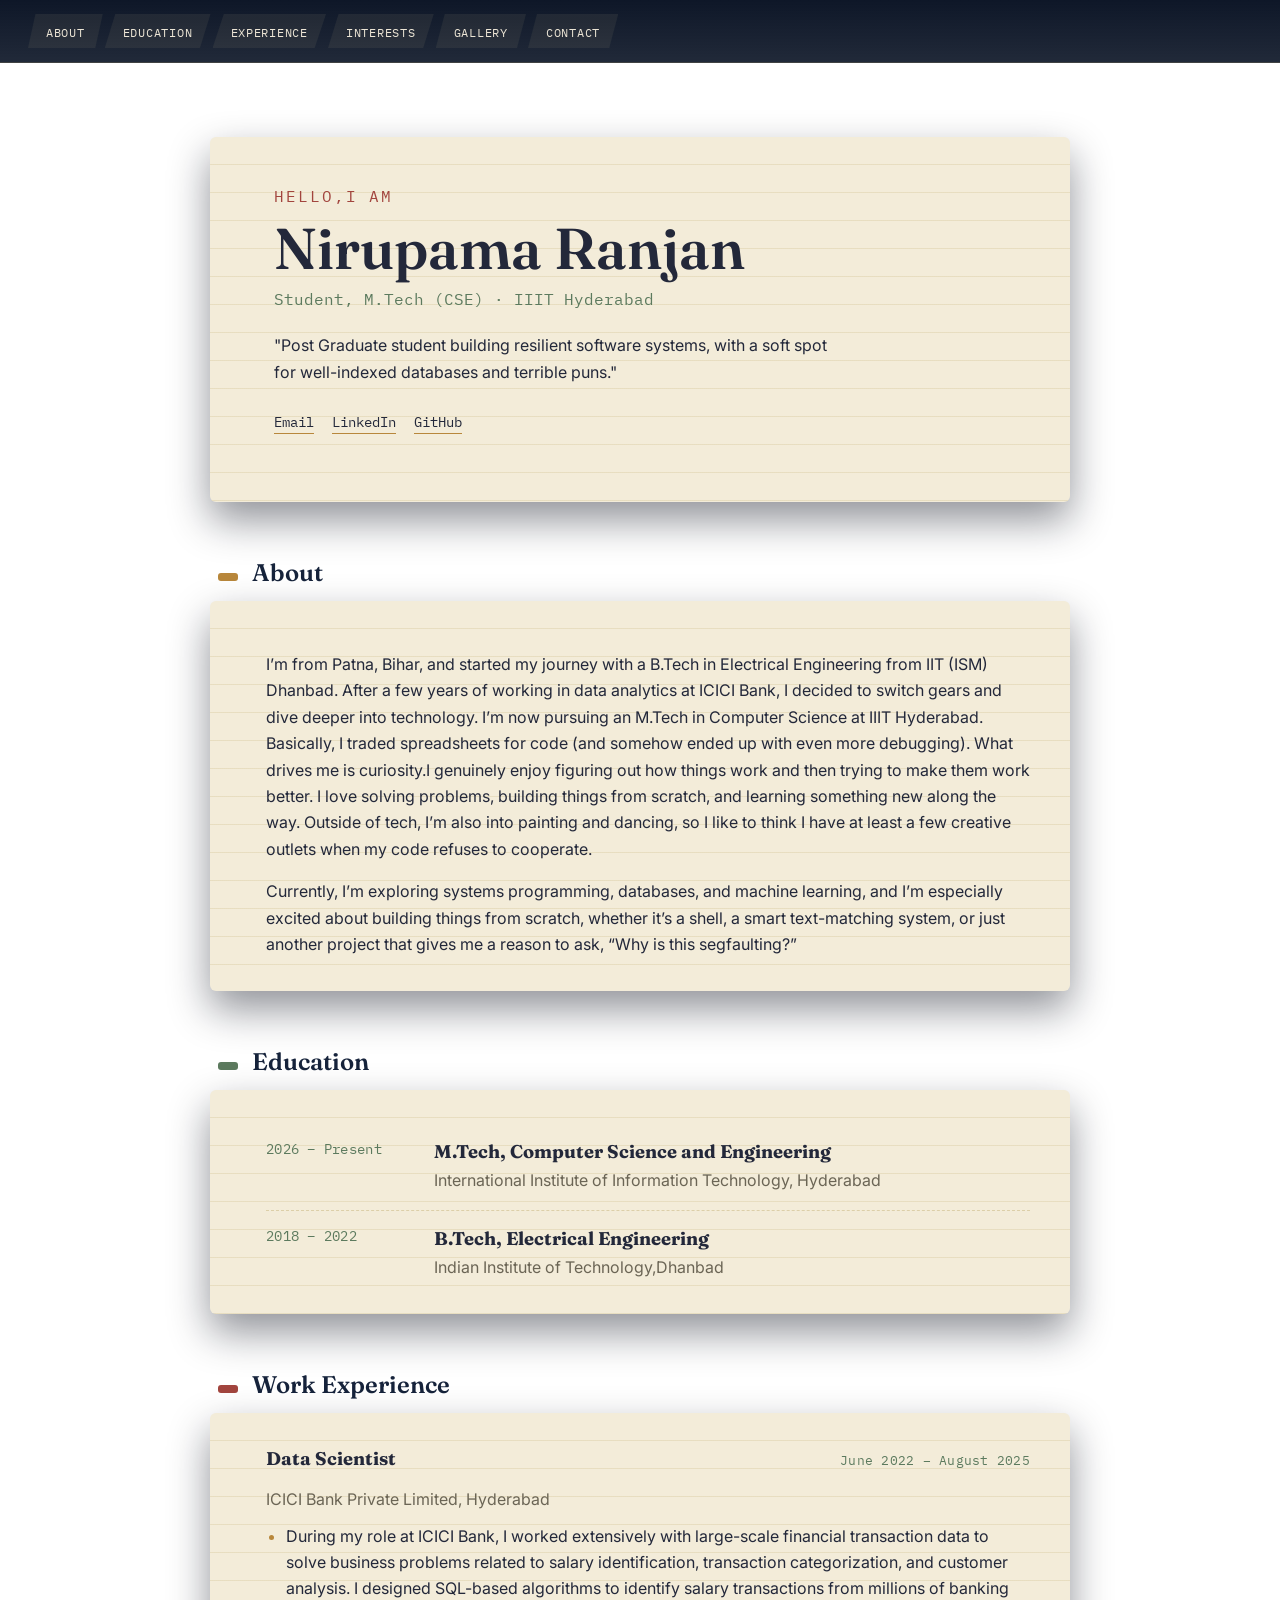
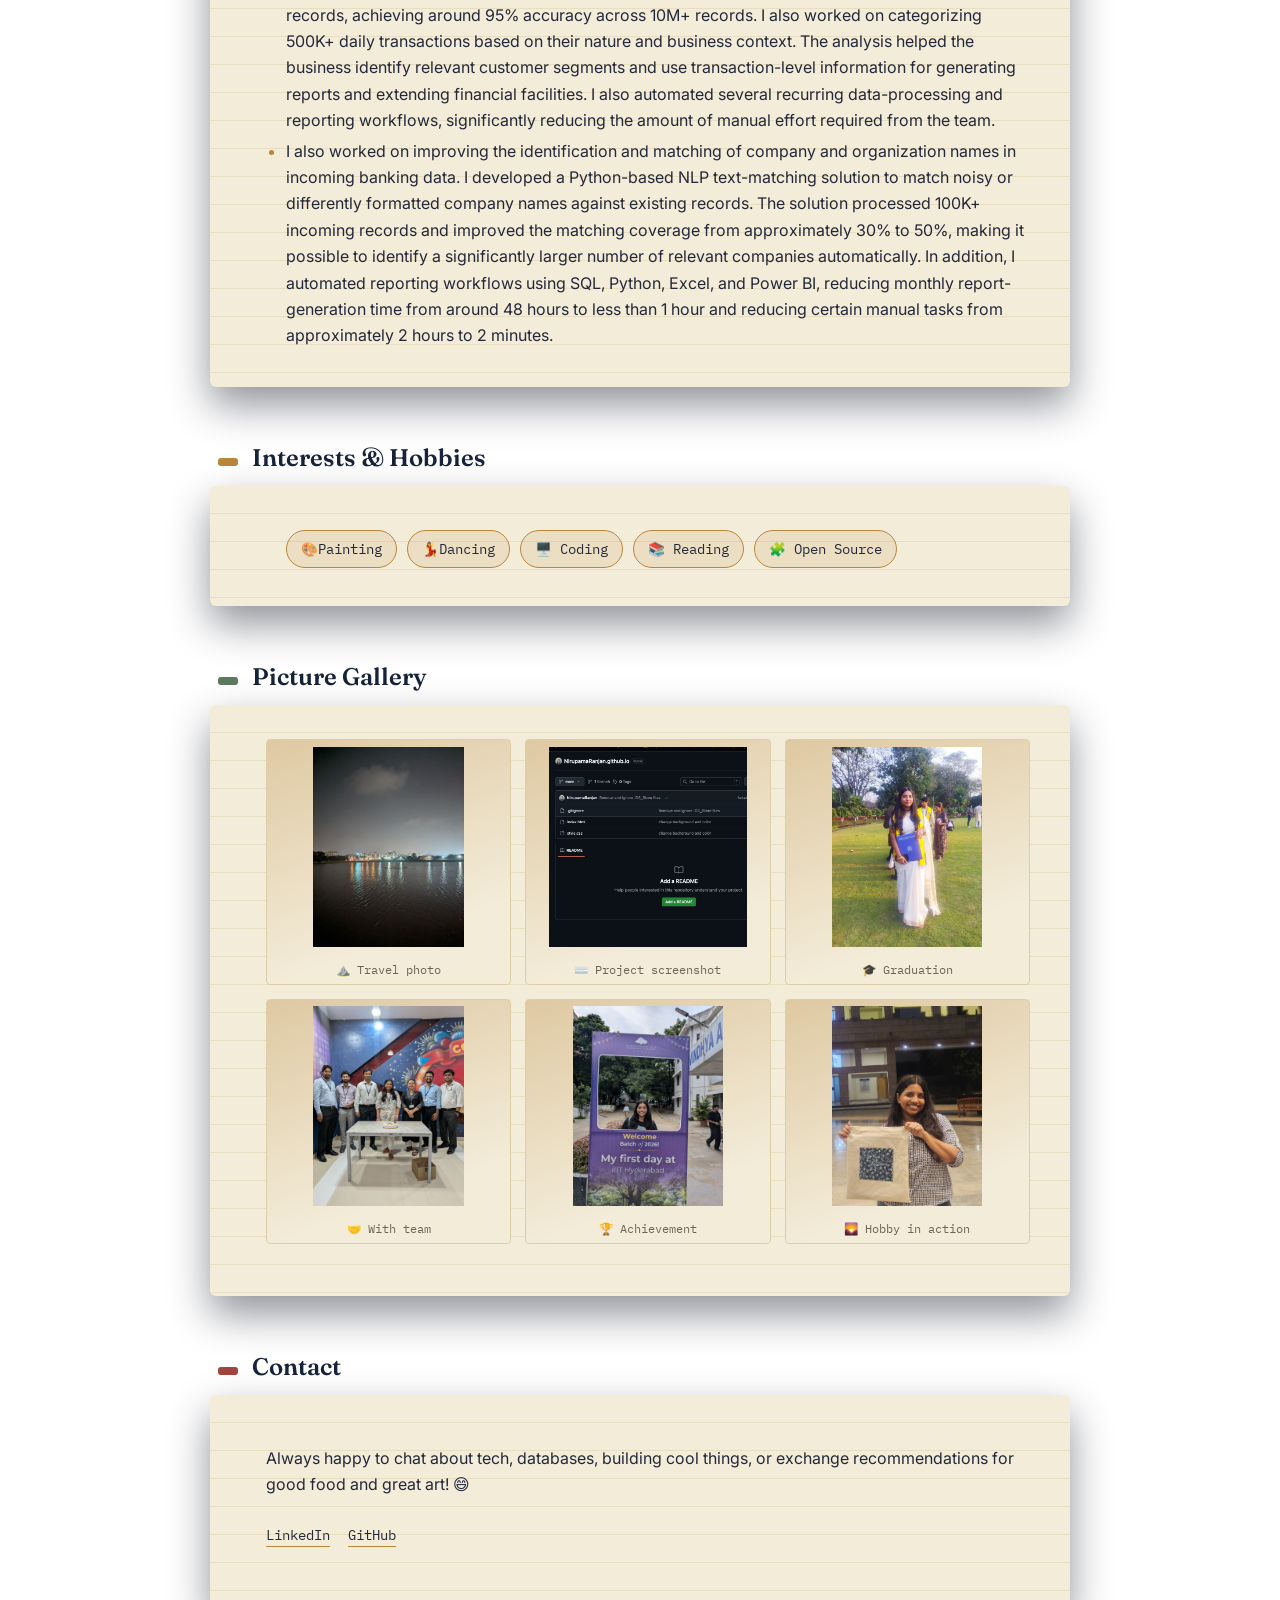
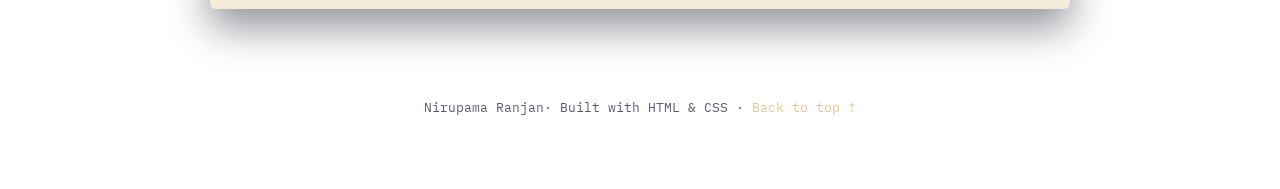
==== commit 5f9d1139: "Compress image size" ====
--- a/index.html
+++ b/index.html
@@ -34,7 +34,7 @@
     <p class="hero-tagline">"Post Graduate student building resilient software systems, 
       with a soft spot for well-indexed databases and terrible puns."</p>
     <div class="hero-links">
-      <a href="nirupamaranjan@gmail.com">Email</a>
+      <a href="mailto:nirupamaranjan6@gmail.com">Email</a>
       <a href="https://www.linkedin.com/in/nirupama-ranjan-5b8263177/" target="_blank" rel="noopener">LinkedIn</a>
       <a href="https://github.com/NirupamaRanjan" target="_blank" rel="noopener">GitHub</a>
     </div>
@@ -42,7 +42,7 @@
   </div>
 </section>
 
- <!-- About -->
+ <!-- About -->  
 <section class="record" id="about">
   <div class="record-label">
     <span class="record-tab" style="--tab-color:var(--brass)"></span><h2>About</h2>
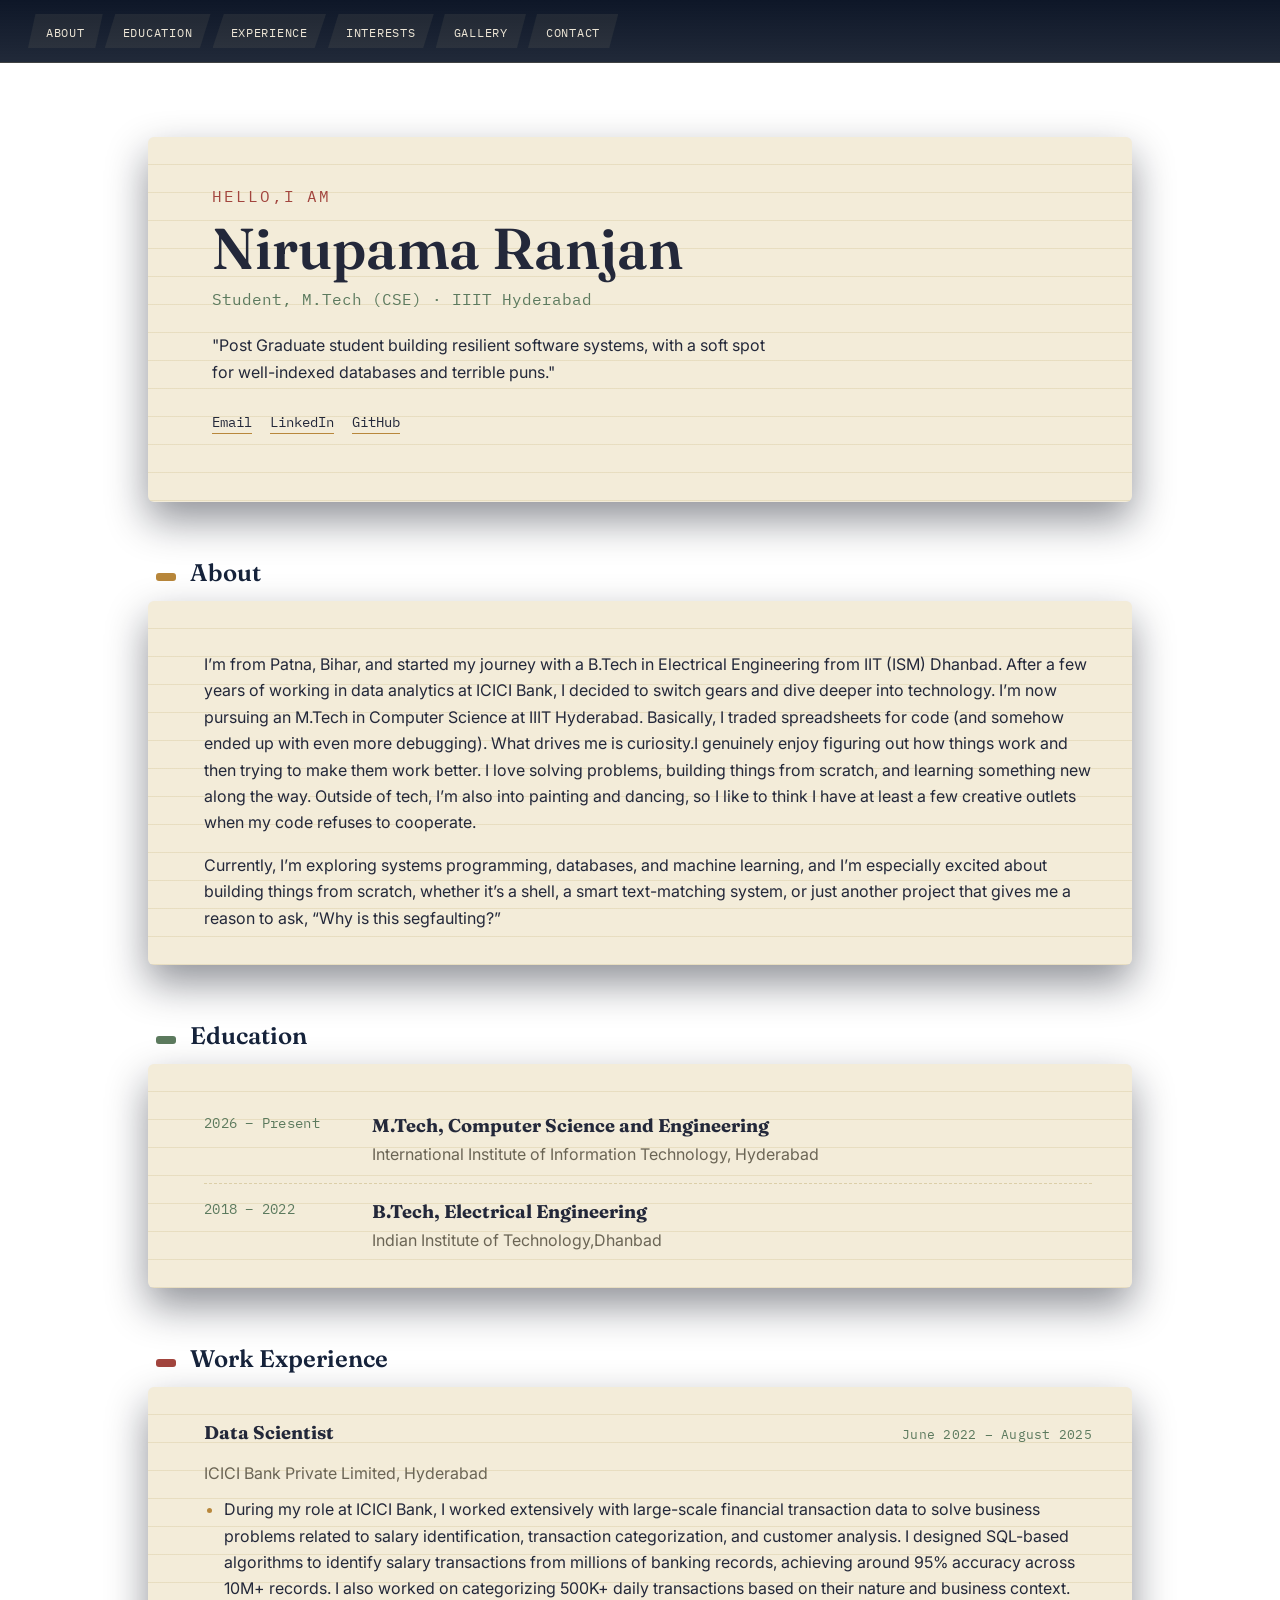
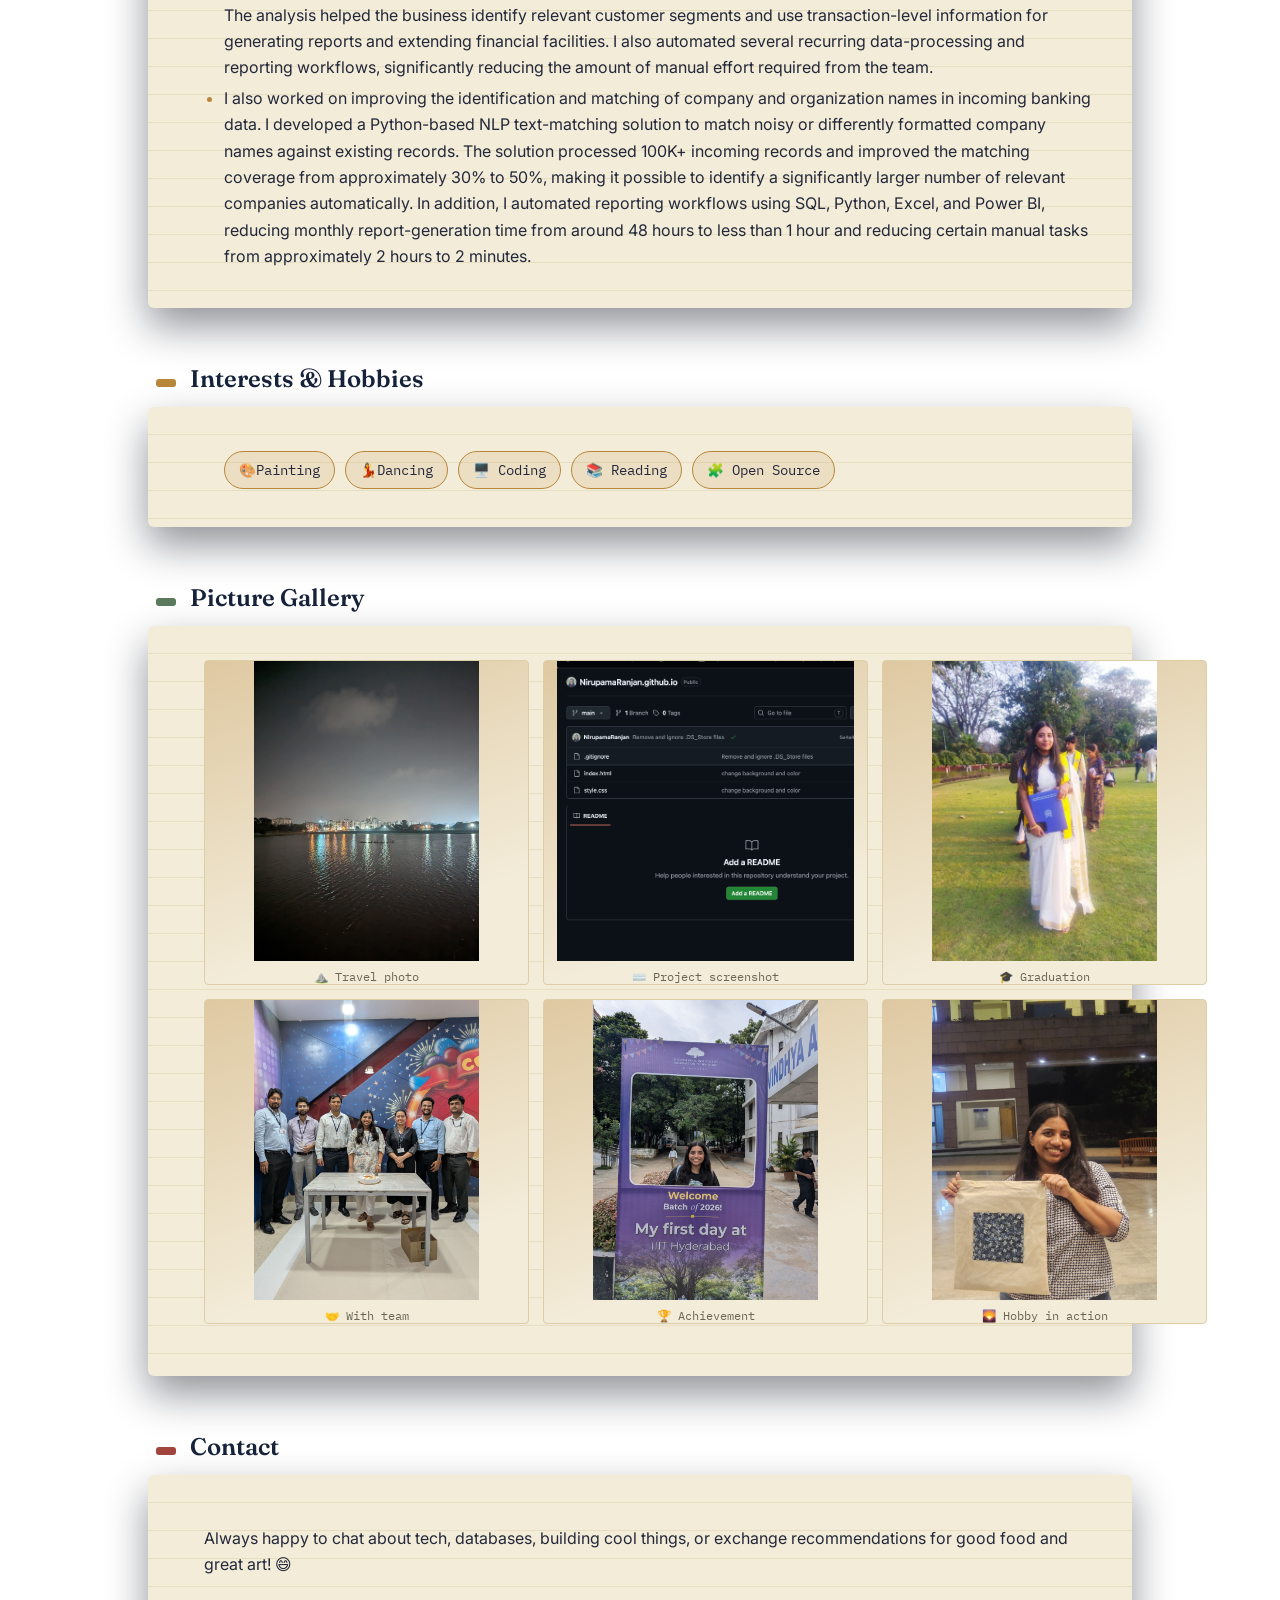
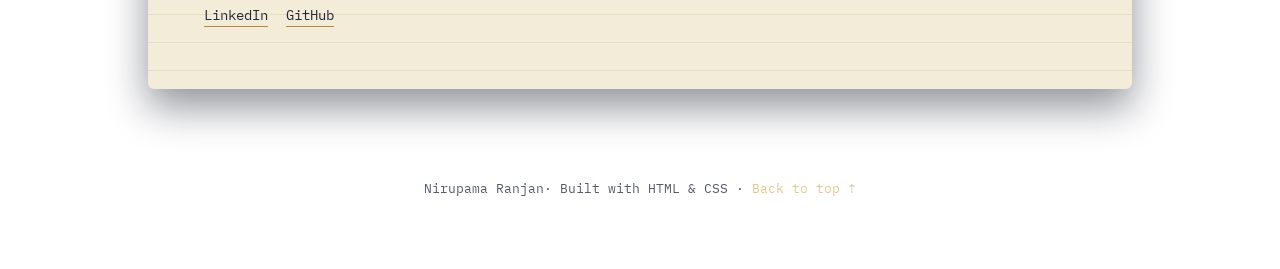
==== commit bc2525b8: "change background" ====
--- a/index.html
+++ b/index.html
@@ -142,12 +142,12 @@
   <div class="card gallery-card">
     <div class="punch-holes"><span></span><span></span></div>
     <div class="gallery-grid">
-      <figure class="gallery-tile" style="--tint:var(--brass)"><span class="gallery-icon"><img src="Images/PXL_20231027_190329508.jpg" alt="Description of the image width="300" height="200"></span><figcaption>⛰️ Travel photo</figcaption></figure>
-      <figure class="gallery-tile" style="--tint:var(--brass)"><span class="gallery-icon"><img src="Images/Screenshot 2026-08-25 at 1.16.25 PM.png" alt="Description of the image width="300" height="200"></span><figcaption>⌨️ Project screenshot</figcaption></figure>
-      <figure class="gallery-tile" style="--tint:var(--brass)"><span class="gallery-icon"><img src="Images/IMG-20221216-WA0024.jpg" alt="Description of the image width="300" height="200"></span><figcaption>🎓 Graduation </figcaption></figure>
-      <figure class="gallery-tile" style="--tint:var(--brass)"><span class="gallery-icon"><img src="Images/PXL_20250802_110050632.jpg" alt="Description of the image width="300" height="200"></span><figcaption>🤝 With team</figcaption></figure>
-      <figure class="gallery-tile" style="--tint:var(--brass)"><span class="gallery-icon"><img src="Images/PXL_20260801_115325410.jpg" alt="Description of the image width="300" height="200"></span><figcaption>🏆 Achievement</figcaption></figure>
-      <figure class="gallery-tile" style="--tint:var(--brass)"><span class="gallery-icon"><img src="Images/IMG-20260328-WA0068.jpg" alt="Description of the image width="300" height="200"></span><figcaption>🌄 Hobby in action </figcaption></figure>
+      <figure class="gallery-tile" style="--tint:var(--brass)"><img src="Images/PXL_20231027_190329508.jpg" alt="Description of the image width="00" height="300"><figcaption>⛰️ Travel photo</figcaption></figure>
+      <figure class="gallery-tile" style="--tint:var(--brass)"><img src="Images/Screenshot 2026-08-25 at 1.16.25 PM.png" alt="Description of the image width="300" height="300"><figcaption>⌨️ Project screenshot</figcaption></figure>
+      <figure class="gallery-tile" style="--tint:var(--brass)"><img src="Images/IMG-20221216-WA0024.jpg" alt="Description of the image width="300" height="300"><figcaption>🎓 Graduation </figcaption></figure>
+      <figure class="gallery-tile" style="--tint:var(--brass)"><img src="Images/PXL_20250802_110050632.jpg" alt="Description of the image width="300" height="300"><figcaption>🤝 With team</figcaption></figure>
+      <figure class="gallery-tile" style="--tint:var(--brass)"><img src="Images/PXL_20260801_115325410.jpg" alt="Description of the image width="300" height="300"><figcaption>🏆 Achievement</figcaption></figure>
+      <figure class="gallery-tile" style="--tint:var(--brass)"><img src="Images/IMG-20260328-WA0068.jpg" alt="Description of the image width="300" height="300"><figcaption>🌄 Hobby in action </figcaption></figure>
   </div>
 </section>
 
--- a/style.css
+++ b/style.css
@@ -35,7 +35,7 @@
     radial-gradient(ellipse at top, #1C2D4B 0%, var(--navy) 45%, var(--navy-deep) 100%);
   background-attachment: fixed;
   min-height: 100vh;
-  background-image: url('https://i.pinimg.com/736x/5b/5e/06/5b5e06bd2c4c40c0413f632f631cd202.jpg');
+  background-image: url('https://i.pinimg.com/1200x/6f/12/bd/6f12bd3e987161047b6d78bf0bfb3081.jpg');
    background-repeat: no-repeat;
    background-size: cover;
     background-position: center;
@@ -238,7 +238,7 @@
 }
 
 .record {
-  max-width: 900px;
+  max-width: 80%;
   margin: 56px auto;
   padding: 0 20px;
   opacity: 100;
